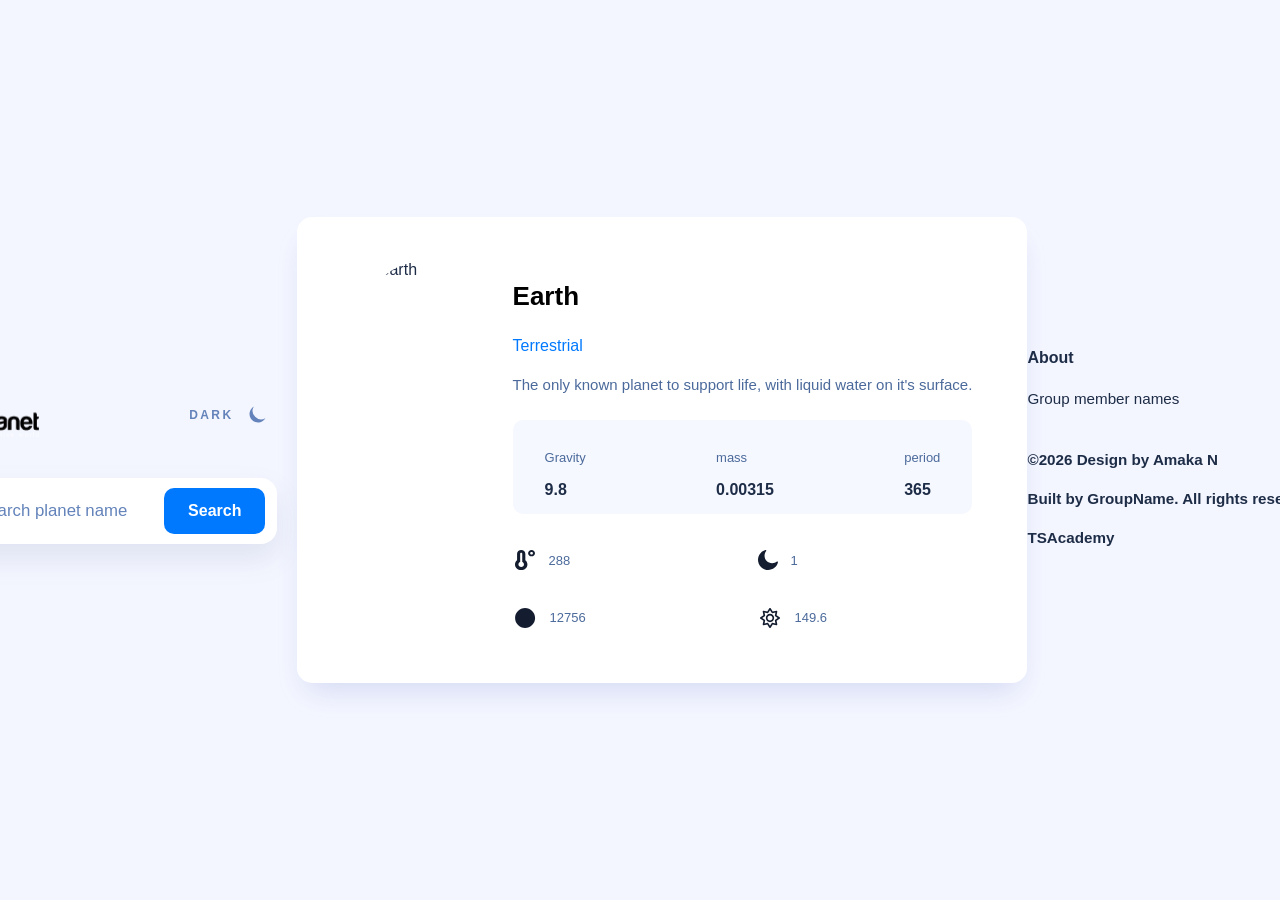
==== index.html @ 167498f7 "feat: add hero sectionto main page" ====
<!doctype html>
<html lang="en">
  <head>
    <meta charset="UTF-8" />
    <meta name="viewport" content="width=device-width, initial-scale=1.0" />
    <meta
      name="description"
      content="A planet information project created for TSAcademy."
    />
    <title>Planet</title>
    <link rel="stylesheet" href="styles.css" />
    <script src="script.js" defer></script>
  </head>
  <body>
    <header class="site-header">
      <div class="page-container">
        <div class="header-top">
          <a class="logo" href="index.html" aria-label="Planet home">
            <img src="assets/logo_black.png" alt="Planet" />
          </a>
          <!-- Visual only. Another team member can add theme functionality later. -->
          <button
            class="theme-toggle"
            type="button"
            aria-label="Switch to dark theme"
          >
            <span>DARK</span>
            <svg class="moon-icon" aria-hidden="true" viewBox="0 0 24 24">
              <path
                d="M20.4 15.2A8.5 8.5 0 0 1 8.8 3.6 8.5 8.5 0 1 0 20.4 15.2Z"
              />
            </svg>
          </button>
        </div>
        <form
          class="search-bar"
          id="planet-search-form"
          action="#"
          role="search"
        >
          <label class="visually-hidden" for="planet-search"
            >Search planet name</label
          >
          <svg
            class="search-icon"
            aria-hidden="true"
            viewBox="0 0 24 24"
            fill="none"
          >
            <circle cx="10.8" cy="10.8" r="6.8" />
            <path d="m16 16 4.2 4.2" />
          </svg>
          <input
            class="search-input"
            id="planet-search"
            name="planet"
            type="search"
            placeholder="Search planet name"
          />
          <span
            class="search-status"
            id="search-status"
            aria-hidden="true"
            hidden
          >
            <span class="search-status-dot"></span>
            No results
          </span>
          <button class="search-button" type="submit">Search</button>
        </form>
      </div>
    </header>

    <!-- Other group members can add their page content inside main. -->
    <main class="main-content" id="main-content">
      <section
        class="search-result"
        id="search-result"
        role="status"
        aria-live="polite"
        hidden
      >
        <h1>No results found!</h1>
        <p>
          We couldn't find any planet matching your search. Please double-check
          the name and try again.
        </p>
      </section>

      <section class="hero">
    <div class="earth-icon">
        <img src="images/earth.png"  width="50" alt="earth">

    </div>

    <div class="planet-information">
      <!--this class above is for the entire box area where earth info is in-->
      
        <h1 id="planet">Earth</h1>
        <span class="planet-type">Terrestrial</span>
        <p> The only known planet to support life, with liquid water on it's surface.
        </p>

       <div class="details">
          <div>
            <p>Gravity </p>
            <b>9.8</b>
          </div>

           <div>
              <p>mass</p>
              <b>0.00315</b>
            </div>

           <div>
               <p>period</p>
                <b>365</b>
             </div>
        </div>
      

        <div class="extra-info">
        <div class="extra-info-item">

         
            <svg width="24" height="24" viewBox="0 0 24 24" fill="none" xmlns="http://www.w3.org/2000/svg">
            <path d="M2.48276 4.5C2.48276 2.01562 4.7069 0 7.44828 0C10.1897 0 12.4138 2.01562 12.4138 4.5V12.2203C13.9397 13.4578 14.8966 15.2531 14.8966 17.25C14.8966 20.9766 11.5603 24 7.44828 24C3.33621 24 0 20.9766 0 17.25C0 15.2531 0.956897 13.4531 2.48276 12.2203V4.5ZM7.44828 20.25C9.27414 20.25 10.7586 18.9047 10.7586 17.25C10.7586 15.9891 9.90517 14.9109 8.68966 14.4703V4.5C8.68966 3.87656 8.13621 3.375 7.44828 3.375C6.76034 3.375 6.2069 3.87656 6.2069 4.5V14.4703C4.99138 14.9156 4.13793 15.9937 4.13793 17.25C4.13793 18.9047 5.62241 20.25 7.44828 20.25ZM21.5172 3.75C21.5172 2.92031 20.7776 2.25 19.8621 2.25C18.9466 2.25 18.2069 2.92031 18.2069 3.75C18.2069 4.57969 18.9466 5.25 19.8621 5.25C20.7776 5.25 21.5172 4.57969 21.5172 3.75ZM15.7241 3.75C15.7241 1.67812 17.5759 0 19.8621 0C22.1483 0 24 1.67812 24 3.75C24 5.82188 22.1483 7.5 19.8621 7.5C17.5759 7.5 15.7241 5.82188 15.7241 3.75Z" fill="#141D2F"/>
            </svg>

              <p>288</p>
        </div>

       <div class="extra-info-item">
        
            <svg width="20" height="20" viewBox="0 0 20 20" fill="none" xmlns="http://www.w3.org/2000/svg">
            <path d="M19.5133 11.3967C19.3087 11.3453 19.1041 11.3966 18.9251 11.5251C18.2602 12.0901 17.4929 12.5523 16.649 12.8605C15.8562 13.1687 14.9866 13.3228 14.066 13.3228C11.9944 13.3228 10.1019 12.4753 8.74647 11.1142C7.39102 9.75303 6.54707 7.85258 6.54707 5.77237C6.54707 4.89919 6.70051 4.0517 6.95626 3.28125C7.23758 2.45944 7.64677 1.71467 8.18383 1.07263C8.414 0.790132 8.36285 0.379226 8.08153 0.148091C7.90251 0.0196826 7.69792 -0.0316807 7.49332 0.0196826C5.31949 0.61036 3.42698 1.92012 2.07153 3.66648C0.767234 5.38715 0 7.51872 0 9.83007C0 12.6294 1.12528 15.1719 2.96664 17.0209C4.808 18.87 7.3143 20 10.1275 20C12.4803 20 14.6542 19.1782 16.3932 17.8171C18.1579 16.4303 19.4366 14.4528 19.9737 12.1928C20.076 11.8332 19.8714 11.4737 19.5133 11.3967Z" fill="#141D2F"/>
            </svg>

             <p>1</p>
        </div>

        <div class="extra-info-item">
        
             <svg width="25" height="24" viewBox="0 0 25 24" fill="none" xmlns="http://www.w3.org/2000/svg">
              <path d="M12.0068 0C18.6271 0.000228354 24.0127 5.38322 24.0127 12C24.0128 18.6164 18.6271 23.9998 12.0068 24C12.0057 24 12.0041 23.999 12.0029 23.999L12 24C5.38333 24 2.25982e-07 18.6168 0 12C0 5.38323 5.38328 0 12 0H12.0068Z" fill="#141D2F"/>
              </svg>

              <p>12756</p>
        </div>

        <div class="extra-info-item">
        
        <svg width="24" height="24" viewBox="0 0 24 24" fill="none" xmlns="http://www.w3.org/2000/svg">
            <path d="M12 0C12.3333 0 12.6417 0.166667 12.8292 0.441667L15.2792 4.08333L19.5875 3.24167C19.9125 3.17917 20.25 3.27917 20.4875 3.51667C20.725 3.75417 20.825 4.09167 20.7625 4.41667L19.9167 8.72083L23.5583 11.1708C23.8333 11.3542 24 11.6667 24 12C24 12.3333 23.8333 12.6417 23.5583 12.8292L19.9167 15.2792L20.7583 19.5833C20.8208 19.9083 20.7208 20.2458 20.4833 20.4833C20.2458 20.7208 19.9083 20.8208 19.5833 20.7583L15.2792 19.9167L12.8292 23.5583C12.6417 23.8333 12.3333 24 12 24C11.6667 24 11.3583 23.8333 11.1708 23.5583L8.72083 19.9167L4.4125 20.7583C4.0875 20.8208 3.75 20.7208 3.5125 20.4833C3.275 20.2458 3.175 19.9083 3.2375 19.5833L4.08333 15.2792L0.441667 12.8292C0.166667 12.6417 0 12.3333 0 12C0 11.6667 0.166667 11.3583 0.441667 11.1708L4.08333 8.72083L3.24167 4.4125C3.17917 4.0875 3.27917 3.75 3.51667 3.5125C3.75417 3.275 4.09167 3.175 4.41667 3.2375L8.72083 4.07917L11.1708 0.4375L11.2458 0.341667C11.4333 0.125 11.7083 0 12 0ZM10.0083 5.75C9.78333 6.08333 9.38333 6.25 8.9875 6.175L5.4875 5.49167L6.17083 8.99167C6.24583 9.3875 6.07917 9.7875 5.74583 10.0125L2.79167 12L5.75 13.9917C6.08333 14.2167 6.25 14.6167 6.175 15.0125L5.49167 18.5125L8.99167 17.8292L9.1375 17.8125C9.48333 17.7958 9.81667 17.9625 10.0125 18.2542L12.0042 21.2125L13.9958 18.2542L14.0875 18.1375C14.3208 17.8833 14.6708 17.7625 15.0167 17.8333L18.5167 18.5167L17.8333 15.0167C17.7583 14.6208 17.925 14.2208 18.2583 13.9958L21.2167 12.0042L18.2583 10.0125C17.925 9.7875 17.7583 9.3875 17.8333 8.99167L18.5167 5.49167L15.0167 6.175C14.6208 6.25 14.2208 6.08333 13.9958 5.75L12.0042 2.79167L10.0125 5.75H10.0083ZM12 17C9.2375 17 7 14.7625 7 12C7 9.2375 9.2375 7 12 7C14.7625 7 17 9.2375 17 12C17 14.7625 14.7625 17 12 17ZM12 9C10.3417 9 9 10.3417 9 12C9 13.6583 10.3417 15 12 15C13.6583 15 15 13.6583 15 12C15 10.3417 13.6583 9 12 9Z" fill="#141D2F"/>
            </svg>
           <p>149.6</p>
        </div>
      </div>

    
      
     


  </section>
   
    </main>

    <footer class="site-footer">
      <div class="page-container footer-content">
        <section class="footer-about" aria-labelledby="about-title">
          <h2 id="about-title">About</h2>
          <p>Group member names</p>
        </section>
        <section class="footer-credit" aria-label="Project credits">
          <p>©2026 Design by Amaka N</p>
          <p>Built by GroupName. All rights reserved</p>
          <p>TSAcademy</p>
        </section>
      </div>
    </footer>
  </body>
</html>
---- styles.css ----
:root {
  --page-background: #f5f7ff;
  --text-color: #1e2d47;
  --blue: #087df5;
  --light-blue: #6383ba;
  --white: #ffffff;
}

* {
  box-sizing: border-box;
}

body {
  margin: 0;
  min-height: 100vh;
  background-color: var(--page-background);
  color: var(--text-color);
  font-family: Arial, Helvetica, sans-serif;
}

button,
input {
  font: inherit;
}

.page-container {
  width: min(100% - 40px, 720px);
  margin: 0 auto;
}

.site-header {
  padding: 72px 0 40px;
}

.header-top {
  display: flex;
  align-items: center;
  justify-content: space-between;
  margin-bottom: 36px;
}

.logo {
  display: inline-flex;
  align-items: center;
}

.logo img {
  display: block;
  width: 122px;
  height: auto;
}

.theme-toggle {
  display: flex;
  align-items: center;
  gap: 12px;
  padding: 8px;
  border: 0;
  background: transparent;
  color: var(--light-blue);
  cursor: pointer;
  font-size: 0.75rem;
  font-weight: 700;
  letter-spacing: 0.2em;
}

.theme-toggle:hover,
.theme-toggle:focus-visible {
  color: var(--blue);
  border-radius: 8px;
  box-shadow: 0 0 0 1px var(--blue);
}

.moon-icon {
  width: 24px;
  height: 24px;
  flex: 0 0 24px;
  fill: currentColor;
}

.search-bar {
  display: flex;
  align-items: center;
  gap: 16px;
  padding: 10px 12px 10px 24px;
  background: var(--white);
  border-radius: 16px;
  box-shadow: 0 14px 30px rgba(67, 87, 137, 0.12);
}

.search-bar:hover,
.search-bar:focus-within {
  box-shadow:
    0 0 0 1px var(--blue),
    0 14px 30px rgba(67, 87, 137, 0.12);
}

.search-icon {
  width: 20px;
  height: 20px;
  flex: 0 0 20px;
  color: var(--blue);
  stroke: currentColor;
  stroke-width: 2;
  stroke-linecap: round;
  stroke-linejoin: round;
}

.search-input {
  flex: 1;
  min-width: 0;
  padding: 12px 0;
  border: 0;
  outline: 0;
  background: transparent;
  color: var(--text-color);
  font-size: 1.05rem;
}

.search-input::placeholder {
  color: var(--light-blue);
  opacity: 1;
}

.search-status {
  display: flex;
  align-items: center;
  gap: 5px;
  color: #e35a5a;
  font-size: 0.75rem;
  white-space: nowrap;
}

.search-status[hidden],
.search-result[hidden] {
  display: none;
}

.search-status-dot {
  width: 6px;
  height: 6px;
  border-radius: 50%;
  background: currentColor;
}

.search-button {
  padding: 14px 24px;
  border: 0;
  border-radius: 10px;
  background: var(--blue);
  color: var(--white);
  cursor: pointer;
  font-weight: 700;
}

.search-button:hover,
.search-button:focus-visible {
  background: #066bd0;
  box-shadow: 0 0 0 2px var(--blue);
}

.main-content {
  min-height: 380px;
}

.search-result {
  width: min(100% - 40px, 720px);
  margin: 0 auto;
  padding: 24px 32px;
  border-radius: 16px;
  background: var(--white);
  box-shadow: 0 14px 30px rgba(67, 87, 137, 0.12);
  text-align: center;
}

.search-result h1 {
  margin: 0 0 16px;
  font-size: 1.05rem;
}

.search-result p {
  margin: 0;
  color: var(--light-blue);
  font-size: 0.875rem;
  line-height: 1.5;
}

.Footer {
  display: grid;
  grid-template-columns: 1fr 1fr;
  align-items: start;
  gap: 4rem;
  padding: 2rem 1.25rem;
  font-size: 1rem;
  line-height: 1.5rem;
}

.footer-content {
  display: flex;
  flex-wrap: wrap;
  gap: 0.5rem 0.75rem;
  width: 355.47px;
}

.Footer-credits p {
  font-weight: 500;
  margin: 0;
}

.footer-about h2 {
  margin-bottom: 20px;
  font-size: 1rem;
}

.footer-about p,
.footer-credit {
  font-size: 0.95rem;
  line-height: 1.55;
}

.footer-credit {
  font-weight: 600;
}

.visually-hidden {
  position: absolute;
  width: 1px;
  height: 1px;
  padding: 0;
  margin: -1px;
  overflow: hidden;
  clip: rect(0, 0, 0, 0);
  white-space: nowrap;
  border: 0;
}

@media (max-width: 560px) {
  .site-header {
    padding-top: 36px;
  }

  .header-top {
    margin-bottom: 24px;
  }

  .logo img {
    width: 105px;
  }

  .search-bar {
    gap: 10px;
    padding-left: 16px;
  }

  .search-button {
    padding: 13px 18px;
  }

  .search-result {
    padding: 20px;
  }

  .main-content {
    min-height: 260px;
  }

  .footer-content {
    flex-direction: column;
    gap: 28px;
  }
}
/* where the header and footer css stops  */
/* The hero section styles */

:root {
  --white: #ffffff;
  --blue: #0079ff;
  --blue2: #4b6a9b;
  --lightblue: #f6f8ff;
}
body {
  background-color: var(--lightblue);
  height: 100%;
  margin: 0;
  align-items: center;
  font-family: "Space Mono", monospace;
  background-color: #f4f6ff;
  font-family: "Inter", sans-serif;
  display: flex;
  justify-content: center;
  align-items: center;
  min-height: 100vh;
  padding: 40px 20px;
}

.container {
  height: 100%;
  max-width: 680px;
  display: flex;
  flex-direction: column;
  gap: 28px;
}

.hero {
  background-color: var(--white);
  width: 730px;
  display: flex;
  justify-content: center;
  align-items: center;
  border-radius: 15px;
  box-shadow: 0px 16px 30px -10px rgba(70, 96, 187, 0.198567);
  padding: 42px;
}

.hero {
  align-items: flex-start;
  gap: 15px;
}

.earth-icon {
  width: 145px;
  height: 145px;
  padding: 12px;
  box-sizing: border-box;
  flex-shrink: 0;
}

.earth-icon img {
  width: 117px;
  height: 117px;
  border-radius: 50%;
  object-fit: cover;
  display: block;
  margin-top: -10px;
}

.planet-information {
  > h1 {
    color: black;
    font-size: 26px;
    font-weight: 700;
    line-height: 120%;
  }
  span {
    color: var(--blue);
    font-size: 16px;
    font-weight: 400;
    line-height: 150%;
  }

  > p {
    color: var(--blue2);
    font-size: 15px;
    font-weight: 400;
    line-height: 150%;
    margin-top: 16px;
  }

  .details {
    background-color: var(--lightblue);
    display: flex;
    justify-content: space-between;
    align-items: center;
    width: 100%;
    margin-top: 24px;
    border-radius: 10px;

    > div {
      align-items: center;
      padding: 15px 32px;

      > p {
        color: var(--blue2);
        font-size: 13px;
        font-weight: 400;
        line-height: 150%;
      }
    }
  }

  .extra-info {
    display: grid;
    grid-template-columns: 1fr 1fr;
    gap: 12px 32px;
    max-width: 480px;
    margin-top: 24px;

    .extra-info-item {
      display: inline-flex;
      align-items: center;
      gap: 12px;

      > p {
        color: var(--blue2);
        font-size: 13px;
        font-weight: 400;
        line-height: 150%;
      }
      svg {
        height: 20px;
      }
    }
  }
}
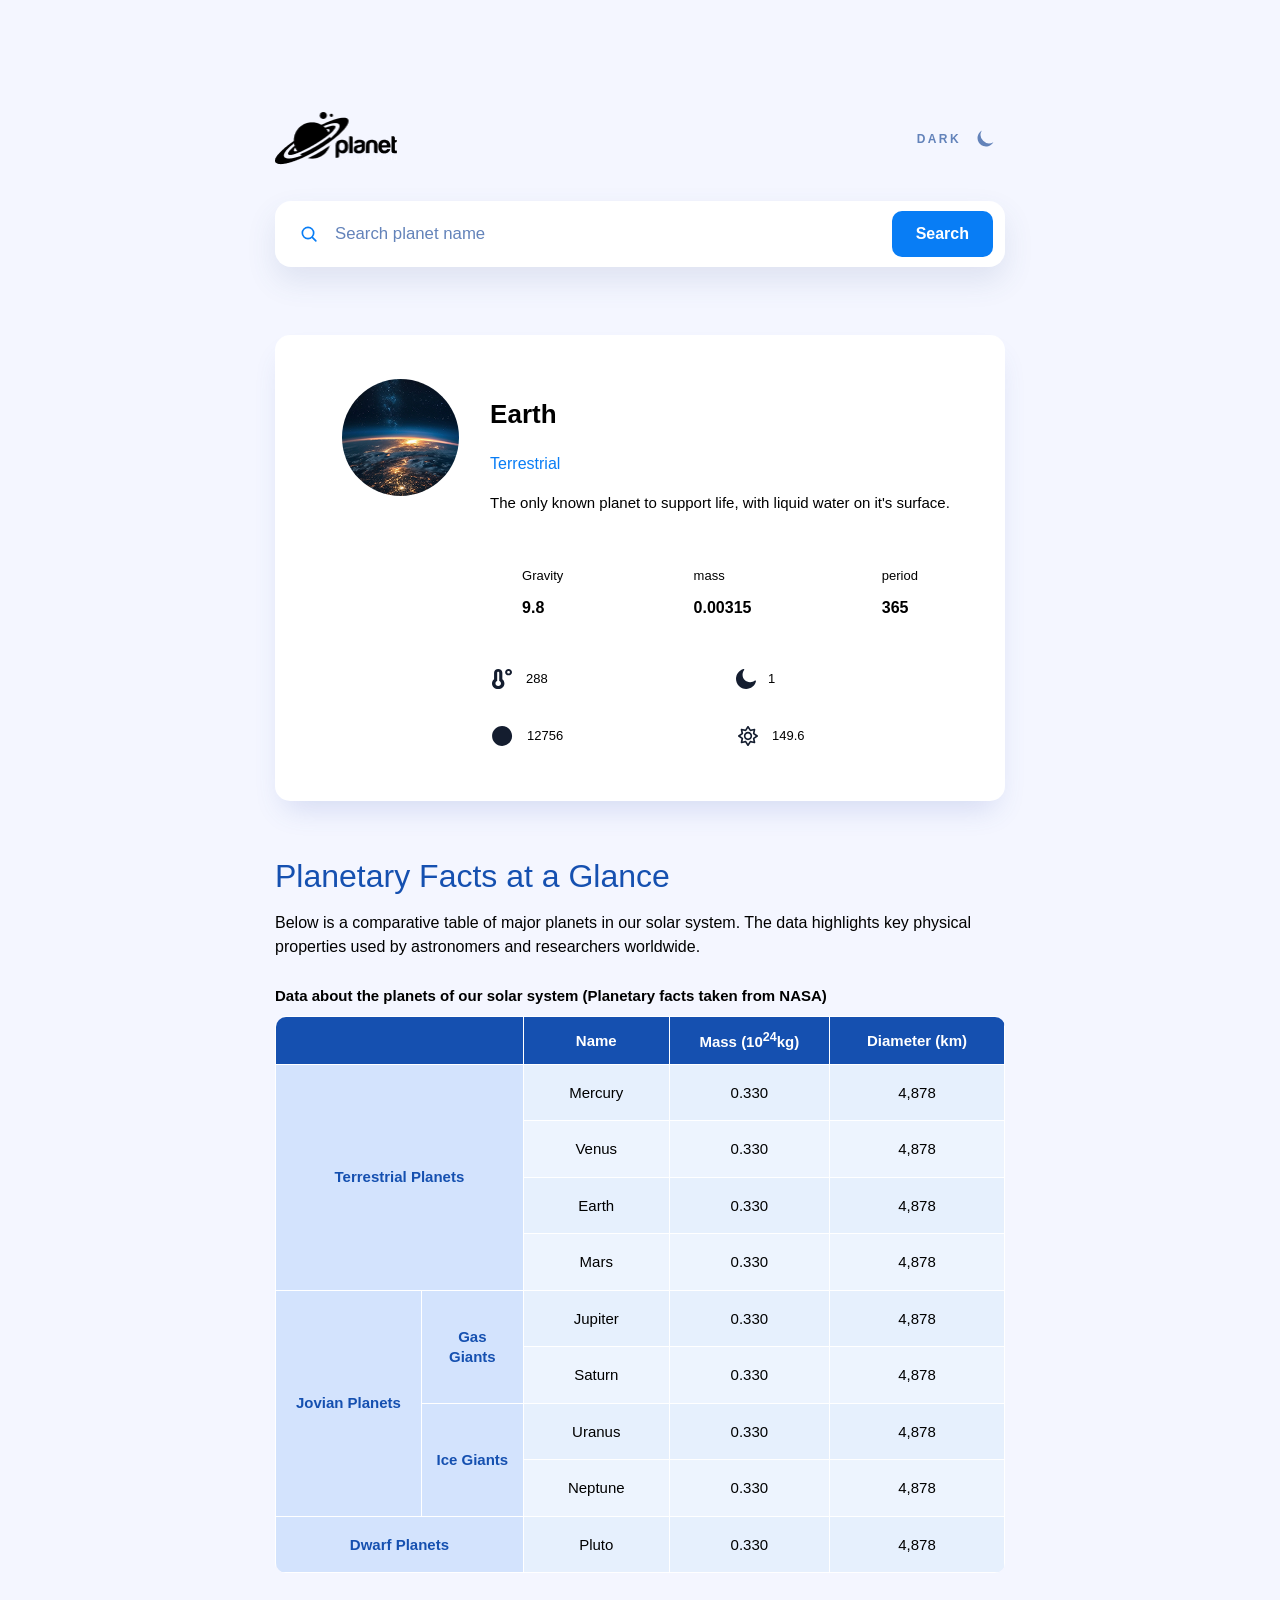
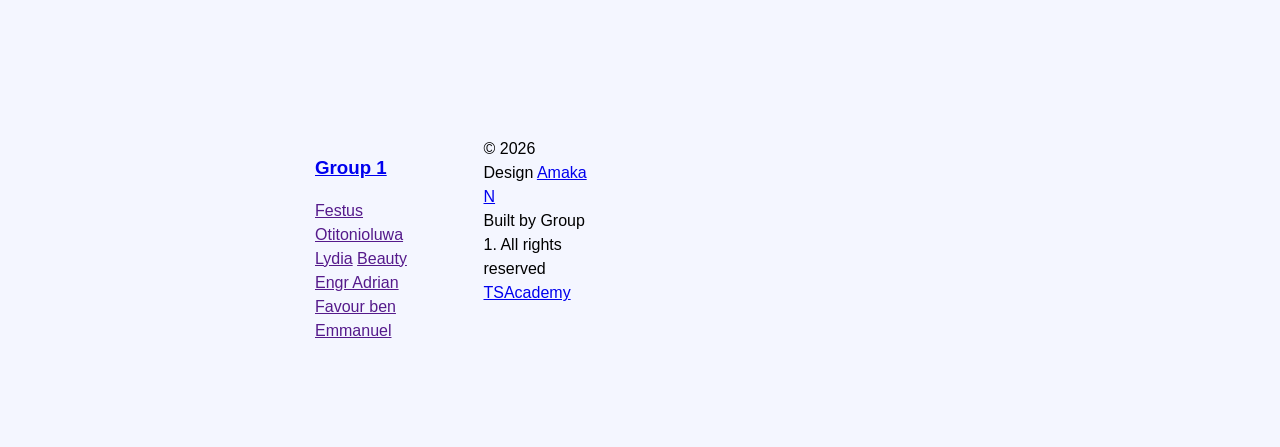
==== commit 0f56afd6: "width adjustment and table additions" ====
--- a/index.html
+++ b/index.html
@@ -1,6 +1,10 @@
 <!doctype html>
 <html lang="en">
   <head>
+
+
+    <link rel="preconnect" href="https://fonts.googleapis.com">
+    <link rel="preconnect" href="https://fonts.gstatic.com" crossorigin>
     <meta charset="UTF-8" />
     <meta name="viewport" content="width=device-width, initial-scale=1.0" />
     <meta
@@ -8,10 +12,13 @@
       content="A planet information project created for TSAcademy."
     />
     <title>Planet</title>
+    <link href="https://fonts.googleapis.com/css2?family=Space+Mono:ital,wght@0,400;0,700;1,400;1,700&display=swap" rel="stylesheet">
     <link rel="stylesheet" href="styles.css" />
     <script src="script.js" defer></script>
   </head>
   <body>
+   <div class="container">
+
     <header class="site-header">
       <div class="page-container">
         <div class="header-top">
@@ -89,7 +96,7 @@
 
       <section class="hero">
     <div class="earth-icon">
-        <img src="images/earth.png"  width="50" alt="earth">
+        <img src="assets/earth.png"  width="50" alt="earth">
 
     </div>
 
@@ -155,29 +162,90 @@
             </svg>
            <p>149.6</p>
         </div>
-      </div>
-
+      </div> 
+      </section>
+
+    <!--This is the table section-->
+      
     
-      
+<section class="facts" aria-labelledby="facts-title">
+  <h2 id="facts-title">Planetary Facts at a Glance</h2>
+  <p class="intro">
+    Below is a comparative table of major planets in our solar system. The data
+    highlights key physical properties used by astronomers and researchers worldwide.
+  </p>
+  <p class="caption" id="tbl-caption">Data about the planets of our solar system (Planetary facts taken from NASA)</p>
+
+  <div class="table-wrap" role="region" aria-labelledby="tbl-caption" tabindex="0">
+    <table class="planet-table" aria-labelledby="tbl-caption">
+      <colgroup>
+        <col class="c-group"><col class="c-sub"><col class="c-name"><col class="c-mass"><col class="c-diam">
+      </colgroup>
+      <thead>
+        <tr>
+          <th colspan="2" scope="col"><span class="visually-hidden"></span></th>
+          <th scope="col">Name</th>
+          <th scope="col">Mass (10<sup>24</sup>kg)</th>
+          <th scope="col">Diameter (km)</th>
+        </tr>
+      </thead>
+      <tbody>
+        <!-- Terrestrial -->
+        <tr>
+          <th scope="rowgroup" rowspan="4" colspan="2">Terrestrial Planets</th>
+          <td class="name">Mercury</td><td class="num">0.330</td><td class="num">4,878</td>
+        </tr>
+        <tr><td class="name">Venus</td><td class="num">0.330</td><td class="num">4,878</td></tr>
+        <tr><td class="name">Earth</td><td class="num">0.330</td><td class="num">4,878</td></tr>
+        <tr><td class="name">Mars</td><td class="num">0.330</td><td class="num">4,878</td></tr>
+
+        <!-- Jovian -->
+        <tr>
+          <th scope="rowgroup" rowspan="4">Jovian Planets</th>
+          <th scope="rowgroup" class="sub" rowspan="2">Gas Giants</th>
+          <td class="name">Jupiter</td><td class="num">0.330</td><td class="num">4,878</td>
+        </tr>
+        <tr><td class="name">Saturn</td><td class="num">0.330</td><td class="num">4,878</td></tr>
+        <tr>
+          <th scope="rowgroup" class="sub" rowspan="2">Ice Giants</th>
+          <td class="name">Uranus</td><td class="num">0.330</td><td class="num">4,878</td>
+        </tr>
+        <tr><td class="name">Neptune</td><td class="num">0.330</td><td class="num">4,878</td></tr>
+
+        <!-- Dwarf-->
+        <tr>
+          <th scope="rowgroup" colspan="2">Dwarf Planets</th>
+          <td class="name">Pluto</td><td class="num">0.330</td><td class="num">4,878</td>
+        </tr>
+      </tbody>
+    </table>
+  </div>
      
-
-
   </section>
    
     </main>
 
-    <footer class="site-footer">
-      <div class="page-container footer-content">
-        <section class="footer-about" aria-labelledby="about-title">
-          <h2 id="about-title">About</h2>
-          <p>Group member names</p>
-        </section>
-        <section class="footer-credit" aria-label="Project credits">
-          <p>©2026 Design by Amaka N</p>
-          <p>Built by GroupName. All rights reserved</p>
-          <p>TSAcademy</p>
-        </section>
+
+     <footer class="Footer">
+ <footer class="Footer">
+      <div class="Footer-about">
+        <h3><a href="https://github.com/festusola/Group-1-Frontend-Capstone">Group 1</a></h3>
+        <div class="Footer-about-links">
+          <a href="">Festus</a>
+          <a href="">Otitonioluwa</a>
+          <a href="">Lydia</a>
+          <a href="">Beauty</a>
+          <a href="">Engr Adrian</a>
+          <a href="">Favour ben</a>
+          <a href="">Emmanuel</a>
+        </div>
+      </div>
+      <div class="Footer-credits">
+        <p>&copy; 2026 Design <a href="amakandukwu.com">Amaka N</a></p>
+        <p>Built by Group 1. All rights reserved</p>
+        <p><a href="https://tsacademyonline.com">TSAcademy</a></p>
       </div>
     </footer>
+    </div> 
   </body>
 </html>
--- a/styles.css
+++ b/styles.css
@@ -4,28 +4,31 @@
   --blue: #087df5;
   --light-blue: #6383ba;
   --white: #ffffff;
+  --content-width: 730px;
 }
 
 * {
   box-sizing: border-box;
 }
 
-body {
+/*body {
   margin: 0;
   min-height: 100vh;
   background-color: var(--page-background);
   color: var(--text-color);
   font-family: Arial, Helvetica, sans-serif;
-}
+}*/
 
 button,
 input {
   font: inherit;
 }
 
-.page-container {
-  width: min(100% - 40px, 720px);
-  margin: 0 auto;
+.page-container, .container {
+  width: 730px;
+  max-width: 100%;
+  margin-inline: auto;
+ 
 }
 
 .site-header {
@@ -80,12 +83,19 @@
 
 .search-bar {
   display: flex;
+  justify-content: space-between;
   align-items: center;
   gap: 16px;
   padding: 10px 12px 10px 24px;
+  /*padding: 22px 24px;*/
   background: var(--white);
   border-radius: 16px;
   box-shadow: 0 14px 30px rgba(67, 87, 137, 0.12);
+  width: 100%;
+  /*margin: 0 auto;*/
+  box-sizing: border-box;
+
+  
 }
 
 .search-bar:hover,
@@ -234,50 +244,18 @@
   border: 0;
 }
 
-@media (max-width: 560px) {
-  .site-header {
-    padding-top: 36px;
-  }
-
-  .header-top {
-    margin-bottom: 24px;
-  }
-
-  .logo img {
-    width: 105px;
-  }
-
-  .search-bar {
-    gap: 10px;
-    padding-left: 16px;
-  }
-
-  .search-button {
-    padding: 13px 18px;
-  }
-
-  .search-result {
-    padding: 20px;
-  }
-
-  .main-content {
-    min-height: 260px;
-  }
-
-  .footer-content {
-    flex-direction: column;
-    gap: 28px;
-  }
-}
+
 /* where the header and footer css stops  */
 /* The hero section styles */
-
+/*
 :root {
   --white: #ffffff;
   --blue: #0079ff;
   --blue2: #4b6a9b;
   --lightblue: #f6f8ff;
-}
+  --content-width: 730px;
+}*/
+
 body {
   background-color: var(--lightblue);
   height: 100%;
@@ -295,15 +273,16 @@
 
 .container {
   height: 100%;
-  max-width: 680px;
+  max-width: none;
   display: flex;
   flex-direction: column;
   gap: 28px;
+  width: min(100% - 40px, var(--content-width));
 }
 
 .hero {
   background-color: var(--white);
-  width: 730px;
+  width: 100%;
   display: flex;
   justify-content: center;
   align-items: center;
@@ -402,3 +381,189 @@
     }
   }
 }
+
+/*Table styling*/
+:root {
+    --blue-900: #1550b0;   /* headings, table header */
+    --blue-200: #d3e3fd;   /* group cells */
+    --blue-100: #e6f0fd;   /* data cells */
+    --blue-50:  #f3f7fe;   /* alt data cells / page */
+    --ink:      #1b2a41;
+    --line:     #ffffff;
+    --radius:   10px;
+  }
+
+  /*
+  *, *::before, *::after { box-sizing: border-box; }
+  body {
+    margin: 0;
+    font-family: "Inter", system-ui, -apple-system, "Segoe UI", sans-serif;
+    color: var(--ink);
+    background: var(--blue-50);
+  }*/
+
+  /*Section wrapper (mobile first)*/
+  .facts {
+    width: 100%;
+    /*max-width: 1040px;*/
+    margin-inline: auto;
+    /*padding: 28px 16px 40px;*/
+  }
+  .facts h2 {
+    margin: 0 0 8px;
+    font-size: 1.5rem;          /* 24px */
+    line-height: 1.2;
+    font-weight: 500;
+    color: var(--blue-900);
+  }
+  /*.facts .intro {
+    margin: 0 0 20px;
+    font-size: .875rem;
+    line-height: 1.5;
+    max-width: 100%;
+  }*/
+
+.facts .intro {
+   
+font-weight: 400;
+font-style: Regular;
+font-size: 18px;
+
+line-height: 150%;
+letter-spacing: 0%;
+vertical-align: middle;
+
+  }
+  .facts .caption {
+    margin: 0 0 10px;
+    font-size: .8125rem;
+    font-weight: 600;
+  }
+
+  /*Table*/
+  .table-wrap {
+    border-radius: var(--radius);
+    overflow-x: auto;           /* safety net on very narrow screens */
+    -webkit-overflow-scrolling: touch;
+  }
+  .planet-table {
+    width: 100%;
+    min-width: 300px;
+    border-collapse: collapse;
+    table-layout: fixed;
+    font-size: .6875rem;        /* 11px mobile */
+    text-align: center;
+  }
+  .planet-table th,
+  .planet-table td {
+    padding: 10px 4px;
+    border: 1px solid var(--line);
+    line-height: 1.3;
+  }
+
+  /* header */
+  .planet-table thead th {
+    background: var(--blue-900);
+    color: #fff;
+    font-weight: 600;
+    padding-block: 12px;
+  }
+  .planet-table thead th:first-child { border-top-left-radius: var(--radius); }
+  .planet-table thead th:last-child  { border-top-right-radius: var(--radius); }
+
+  /* column widths:*/
+  .planet-table col.c-group { width: 22%; }
+  .planet-table col.c-sub   { width: 13%; }
+  .planet-table col.c-name  { width: 21%; }
+  .planet-table col.c-mass  { width: 21%; }
+  .planet-table col.c-diam  { width: 23%; }
+
+  /* group / sub-group labels */
+  .planet-table th[scope="rowgroup"],
+  .planet-table th[scope="row"].sub {
+    background: var(--blue-200);
+    color: var(--blue-900);
+    font-weight: 600;
+  }
+
+  /* data cells */
+  .planet-table td { background: var(--blue-100); }
+  .planet-table tbody tr:nth-child(even) td { background: #edf4fe; }
+  .planet-table td.name { font-weight: 500; }
+  .planet-table td.num  { font-variant-numeric: tabular-nums; }
+
+  /* last row rounded corners */
+  .planet-table tbody tr:last-child th:first-child { border-bottom-left-radius: var(--radius); }
+  .planet-table tbody tr:last-child td:last-child  { border-bottom-right-radius: var(--radius); }
+
+  /*Media Queries*/
+
+  /*Tablet*/
+  @media (min-width: 640px) {
+    .facts { padding-top:40px;
+            padding-bottom: 56px; }
+    .facts h2 { font-size: 1.75rem; }
+    .facts .intro { font-size: .9375rem; }
+    .facts .caption { font-size: .875rem; }
+    .planet-table { font-size: .8125rem; }
+    .planet-table th,
+    .planet-table td { padding: 14px 8px; }
+  }
+
+  /*desktop*/
+  @media (min-width: 1024px) {
+    .facts { padding-top: 56px; 
+      padding-bottom: 72px; }
+    .facts h2 { font-size: 2rem; }
+    .facts .intro { font-size: 1rem; margin-bottom: 28px; }
+    .facts .caption { font-size: .9375rem; margin-bottom: 12px; }
+    .planet-table { font-size: .9375rem; }
+    .planet-table th,
+    .planet-table td { padding: 18px 12px; }
+    .planet-table col.c-group { width: 20%; }
+    .planet-table col.c-sub   { width: 14%; }
+    .planet-table col.c-name  { width: 20%; }
+    .planet-table col.c-mass  { width: 22%; }
+    .planet-table col.c-diam  { width: 24%; }
+  }
+
+  @media (min-width: 1024px) {
+    .planet-table tbody tr:hover td { background: #dbe9fd; }
+  }
+
+
+@media (max-width: 560px) {
+  .site-header {
+    padding-top: 36px;
+  }
+
+  .header-top {
+    margin-bottom: 24px;
+  }
+
+  .logo img {
+    width: 105px;
+  }
+
+  .search-bar {
+    gap: 10px;
+    padding-left: 16px;
+  }
+
+  .search-button {
+    padding: 13px 18px;
+  }
+
+  .search-result {
+    padding: 20px;
+  }
+
+  .main-content {
+    min-height: 260px;
+  }
+
+  .footer-content {
+    flex-direction: column;
+    gap: 28px;
+  }
+}
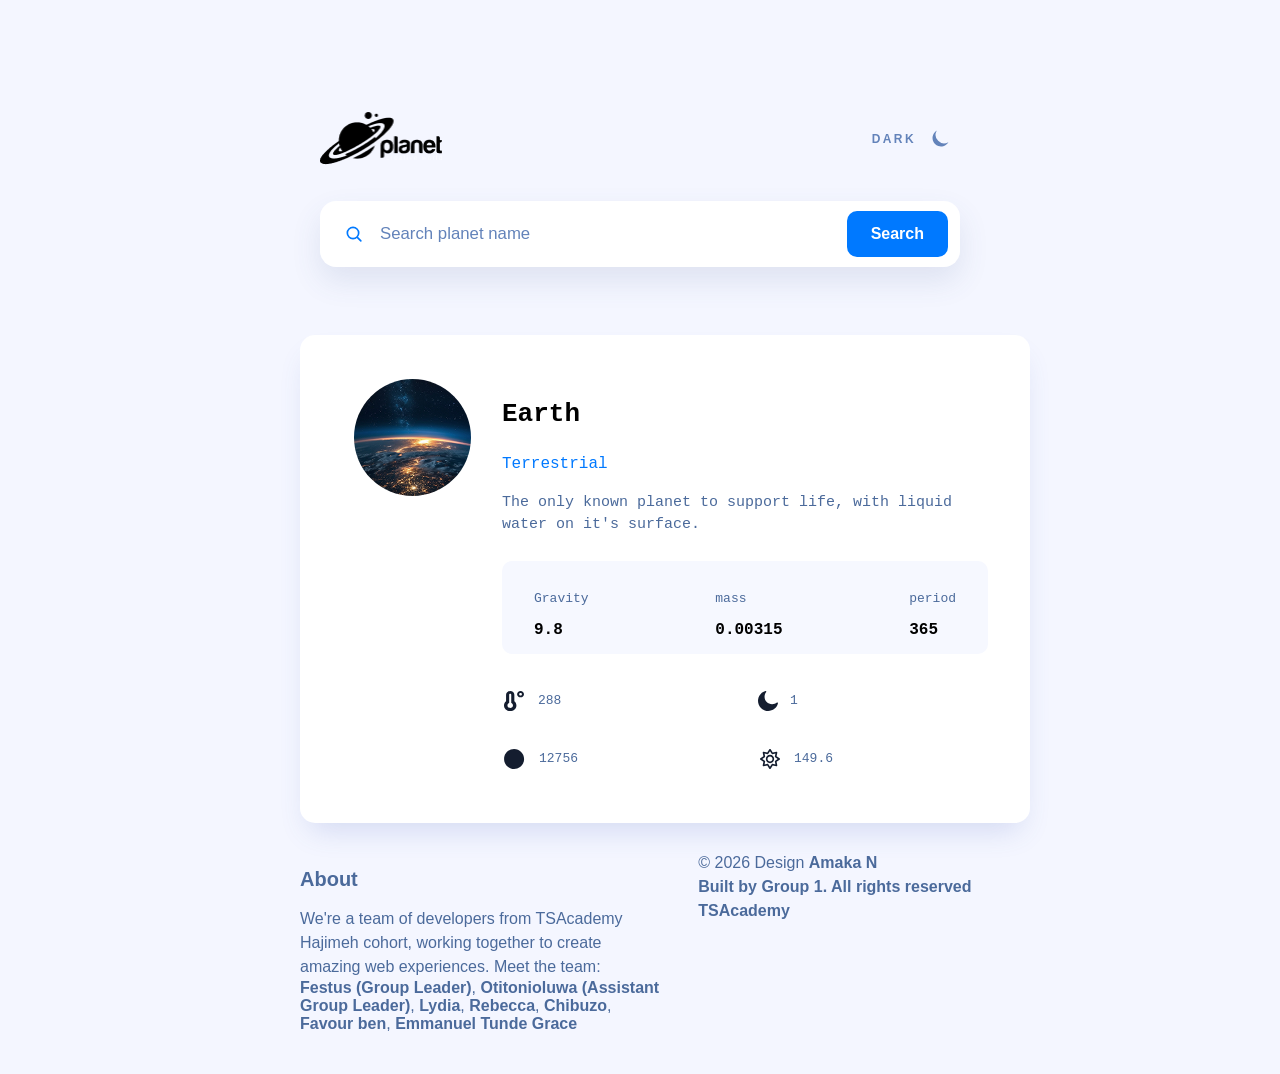
==== commit bb4fff92: "fixed the Api display function" ====
--- a/index.html
+++ b/index.html
@@ -14,7 +14,7 @@
     <title>Planet</title>
     <link href="https://fonts.googleapis.com/css2?family=Space+Mono:ital,wght@0,400;0,700;1,400;1,700&display=swap" rel="stylesheet">
     <link rel="stylesheet" href="styles.css" />
-    <script src="script.js" defer></script>
+   
   </head>
   <body>
    <div class="container">
@@ -70,8 +70,8 @@
             aria-hidden="true"
             hidden
           >
-            <span class="search-status-dot"></span>
-            No results
+            <span id="hint" class="search-status-dot">No results</span>
+            
           </span>
           <button class="search-button" type="submit">Search</button>
         </form>
@@ -80,23 +80,32 @@
 
     <!-- Other group members can add their page content inside main. -->
     <main class="main-content" id="main-content">
-      <section
-        class="search-result"
-        id="search-result"
-        role="status"
-        aria-live="polite"
-        hidden
-      >
+      <div class="search-status"
+           hidden
+        id="search-results">
+        <h2>No results found!</h2>
+        <p>
+          We couldn't find any planet matching your search. Please double-check
+          the name and try again.
+        </p>
+      </div>
+
+      <section 
+      class="hero"
+      id="earth-card"
+        >
+
+<!--         
         <h1>No results found!</h1>
         <p>
           We couldn't find any planet matching your search. Please double-check
           the name and try again.
-        </p>
-      </section>
-
-      <section class="hero">
+        </p> -->
+
     <div class="earth-icon">
-        <img src="assets/earth.png"  width="50" alt="earth">
+        <img
+        id="planet-image"
+        src="assets/earth.png"  width="150" alt="earth">
 
     </div>
 
@@ -105,23 +114,23 @@
       
         <h1 id="planet">Earth</h1>
         <span class="planet-type">Terrestrial</span>
-        <p> The only known planet to support life, with liquid water on it's surface.
+        <p id="planet-description"> The only known planet to support life, with liquid water on it's surface.
         </p>
 
        <div class="details">
           <div>
             <p>Gravity </p>
-            <b>9.8</b>
+            <b id="planet-gravity">9.8</b>
           </div>
 
            <div>
               <p>mass</p>
-              <b>0.00315</b>
+              <b id="planet-mass">0.00315</b>
             </div>
 
            <div>
                <p>period</p>
-                <b>365</b>
+                <b id="planet-period">365</b>
              </div>
         </div>
       
@@ -134,7 +143,7 @@
             <path d="M2.48276 4.5C2.48276 2.01562 4.7069 0 7.44828 0C10.1897 0 12.4138 2.01562 12.4138 4.5V12.2203C13.9397 13.4578 14.8966 15.2531 14.8966 17.25C14.8966 20.9766 11.5603 24 7.44828 24C3.33621 24 0 20.9766 0 17.25C0 15.2531 0.956897 13.4531 2.48276 12.2203V4.5ZM7.44828 20.25C9.27414 20.25 10.7586 18.9047 10.7586 17.25C10.7586 15.9891 9.90517 14.9109 8.68966 14.4703V4.5C8.68966 3.87656 8.13621 3.375 7.44828 3.375C6.76034 3.375 6.2069 3.87656 6.2069 4.5V14.4703C4.99138 14.9156 4.13793 15.9937 4.13793 17.25C4.13793 18.9047 5.62241 20.25 7.44828 20.25ZM21.5172 3.75C21.5172 2.92031 20.7776 2.25 19.8621 2.25C18.9466 2.25 18.2069 2.92031 18.2069 3.75C18.2069 4.57969 18.9466 5.25 19.8621 5.25C20.7776 5.25 21.5172 4.57969 21.5172 3.75ZM15.7241 3.75C15.7241 1.67812 17.5759 0 19.8621 0C22.1483 0 24 1.67812 24 3.75C24 5.82188 22.1483 7.5 19.8621 7.5C17.5759 7.5 15.7241 5.82188 15.7241 3.75Z" fill="#141D2F"/>
             </svg>
 
-              <p>288</p>
+              <p id="planet-temperature">288</p>
         </div>
 
        <div class="extra-info-item">
@@ -143,7 +152,7 @@
             <path d="M19.5133 11.3967C19.3087 11.3453 19.1041 11.3966 18.9251 11.5251C18.2602 12.0901 17.4929 12.5523 16.649 12.8605C15.8562 13.1687 14.9866 13.3228 14.066 13.3228C11.9944 13.3228 10.1019 12.4753 8.74647 11.1142C7.39102 9.75303 6.54707 7.85258 6.54707 5.77237C6.54707 4.89919 6.70051 4.0517 6.95626 3.28125C7.23758 2.45944 7.64677 1.71467 8.18383 1.07263C8.414 0.790132 8.36285 0.379226 8.08153 0.148091C7.90251 0.0196826 7.69792 -0.0316807 7.49332 0.0196826C5.31949 0.61036 3.42698 1.92012 2.07153 3.66648C0.767234 5.38715 0 7.51872 0 9.83007C0 12.6294 1.12528 15.1719 2.96664 17.0209C4.808 18.87 7.3143 20 10.1275 20C12.4803 20 14.6542 19.1782 16.3932 17.8171C18.1579 16.4303 19.4366 14.4528 19.9737 12.1928C20.076 11.8332 19.8714 11.4737 19.5133 11.3967Z" fill="#141D2F"/>
             </svg>
 
-             <p>1</p>
+             <p id="planet-moons">1</p>
         </div>
 
         <div class="extra-info-item">
@@ -152,7 +161,7 @@
               <path d="M12.0068 0C18.6271 0.000228354 24.0127 5.38322 24.0127 12C24.0128 18.6164 18.6271 23.9998 12.0068 24C12.0057 24 12.0041 23.999 12.0029 23.999L12 24C5.38333 24 2.25982e-07 18.6168 0 12C0 5.38323 5.38328 0 12 0H12.0068Z" fill="#141D2F"/>
               </svg>
 
-              <p>12756</p>
+              <p id="planet-diameter">12756</p>
         </div>
 
         <div class="extra-info-item">
@@ -160,67 +169,15 @@
         <svg width="24" height="24" viewBox="0 0 24 24" fill="none" xmlns="http://www.w3.org/2000/svg">
             <path d="M12 0C12.3333 0 12.6417 0.166667 12.8292 0.441667L15.2792 4.08333L19.5875 3.24167C19.9125 3.17917 20.25 3.27917 20.4875 3.51667C20.725 3.75417 20.825 4.09167 20.7625 4.41667L19.9167 8.72083L23.5583 11.1708C23.8333 11.3542 24 11.6667 24 12C24 12.3333 23.8333 12.6417 23.5583 12.8292L19.9167 15.2792L20.7583 19.5833C20.8208 19.9083 20.7208 20.2458 20.4833 20.4833C20.2458 20.7208 19.9083 20.8208 19.5833 20.7583L15.2792 19.9167L12.8292 23.5583C12.6417 23.8333 12.3333 24 12 24C11.6667 24 11.3583 23.8333 11.1708 23.5583L8.72083 19.9167L4.4125 20.7583C4.0875 20.8208 3.75 20.7208 3.5125 20.4833C3.275 20.2458 3.175 19.9083 3.2375 19.5833L4.08333 15.2792L0.441667 12.8292C0.166667 12.6417 0 12.3333 0 12C0 11.6667 0.166667 11.3583 0.441667 11.1708L4.08333 8.72083L3.24167 4.4125C3.17917 4.0875 3.27917 3.75 3.51667 3.5125C3.75417 3.275 4.09167 3.175 4.41667 3.2375L8.72083 4.07917L11.1708 0.4375L11.2458 0.341667C11.4333 0.125 11.7083 0 12 0ZM10.0083 5.75C9.78333 6.08333 9.38333 6.25 8.9875 6.175L5.4875 5.49167L6.17083 8.99167C6.24583 9.3875 6.07917 9.7875 5.74583 10.0125L2.79167 12L5.75 13.9917C6.08333 14.2167 6.25 14.6167 6.175 15.0125L5.49167 18.5125L8.99167 17.8292L9.1375 17.8125C9.48333 17.7958 9.81667 17.9625 10.0125 18.2542L12.0042 21.2125L13.9958 18.2542L14.0875 18.1375C14.3208 17.8833 14.6708 17.7625 15.0167 17.8333L18.5167 18.5167L17.8333 15.0167C17.7583 14.6208 17.925 14.2208 18.2583 13.9958L21.2167 12.0042L18.2583 10.0125C17.925 9.7875 17.7583 9.3875 17.8333 8.99167L18.5167 5.49167L15.0167 6.175C14.6208 6.25 14.2208 6.08333 13.9958 5.75L12.0042 2.79167L10.0125 5.75H10.0083ZM12 17C9.2375 17 7 14.7625 7 12C7 9.2375 9.2375 7 12 7C14.7625 7 17 9.2375 17 12C17 14.7625 14.7625 17 12 17ZM12 9C10.3417 9 9 10.3417 9 12C9 13.6583 10.3417 15 12 15C13.6583 15 15 13.6583 15 12C15 10.3417 13.6583 9 12 9Z" fill="#141D2F"/>
             </svg>
-           <p>149.6</p>
-        </div>
-      </div> 
-      </section>
-
-    <!--This is the table section-->
+           <p id="planet-distance">149.6</p>
+        </div>
+      </div>
+
+    
       
-    
-<section class="facts" aria-labelledby="facts-title">
-  <h2 id="facts-title">Planetary Facts at a Glance</h2>
-  <p class="intro">
-    Below is a comparative table of major planets in our solar system. The data
-    highlights key physical properties used by astronomers and researchers worldwide.
-  </p>
-  <p class="caption" id="tbl-caption">Data about the planets of our solar system (Planetary facts taken from NASA)</p>
-
-  <div class="table-wrap" role="region" aria-labelledby="tbl-caption" tabindex="0">
-    <table class="planet-table" aria-labelledby="tbl-caption">
-      <colgroup>
-        <col class="c-group"><col class="c-sub"><col class="c-name"><col class="c-mass"><col class="c-diam">
-      </colgroup>
-      <thead>
-        <tr>
-          <th colspan="2" scope="col"><span class="visually-hidden"></span></th>
-          <th scope="col">Name</th>
-          <th scope="col">Mass (10<sup>24</sup>kg)</th>
-          <th scope="col">Diameter (km)</th>
-        </tr>
-      </thead>
-      <tbody>
-        <!-- Terrestrial -->
-        <tr>
-          <th scope="rowgroup" rowspan="4" colspan="2">Terrestrial Planets</th>
-          <td class="name">Mercury</td><td class="num">0.330</td><td class="num">4,878</td>
-        </tr>
-        <tr><td class="name">Venus</td><td class="num">0.330</td><td class="num">4,878</td></tr>
-        <tr><td class="name">Earth</td><td class="num">0.330</td><td class="num">4,878</td></tr>
-        <tr><td class="name">Mars</td><td class="num">0.330</td><td class="num">4,878</td></tr>
-
-        <!-- Jovian -->
-        <tr>
-          <th scope="rowgroup" rowspan="4">Jovian Planets</th>
-          <th scope="rowgroup" class="sub" rowspan="2">Gas Giants</th>
-          <td class="name">Jupiter</td><td class="num">0.330</td><td class="num">4,878</td>
-        </tr>
-        <tr><td class="name">Saturn</td><td class="num">0.330</td><td class="num">4,878</td></tr>
-        <tr>
-          <th scope="rowgroup" class="sub" rowspan="2">Ice Giants</th>
-          <td class="name">Uranus</td><td class="num">0.330</td><td class="num">4,878</td>
-        </tr>
-        <tr><td class="name">Neptune</td><td class="num">0.330</td><td class="num">4,878</td></tr>
-
-        <!-- Dwarf-->
-        <tr>
-          <th scope="rowgroup" colspan="2">Dwarf Planets</th>
-          <td class="name">Pluto</td><td class="num">0.330</td><td class="num">4,878</td>
-        </tr>
-      </tbody>
-    </table>
-  </div>
      
+
+
   </section>
    
     </main>
@@ -229,23 +186,28 @@
      <footer class="Footer">
  <footer class="Footer">
       <div class="Footer-about">
-        <h3><a href="https://github.com/festusola/Group-1-Frontend-Capstone">Group 1</a></h3>
+        <h2>About</h2>
+        <p>We're a team of developers from TSAcademy Hajimeh cohort, working together to create amazing web experiences. Meet the team:</p>
         <div class="Footer-about-links">
-          <a href="">Festus</a>
-          <a href="">Otitonioluwa</a>
-          <a href="">Lydia</a>
-          <a href="">Beauty</a>
-          <a href="">Engr Adrian</a>
-          <a href="">Favour ben</a>
+          <a href="https://github.com/festusola">Festus (Group Leader)</a>,
+          <a href="https://github.com/Otitonioluwa">Otitonioluwa (Assistant Group Leader)</a>,
+          <a href="">Lydia</a>,
+          <a href="https://github.com/Rebecca-Samuel">Rebecca</a>,
+          <a href="https://github.com/chibuzo900-glitch">Chibuzo</a>,
+          <a href="https://github.com/Fbenstudio">Favour ben</a>,
           <a href="">Emmanuel</a>
+          <a href="https://github.com/Tunde99">Tunde</a>
+          <a href="">Grace</a>
+
         </div>
       </div>
       <div class="Footer-credits">
-        <p>&copy; 2026 Design <a href="amakandukwu.com">Amaka N</a></p>
-        <p>Built by Group 1. All rights reserved</p>
-        <p><a href="https://tsacademyonline.com">TSAcademy</a></p>
+        <p>&copy; 2026 Design <a href="https://amakandukwu.com" target="_blank">Amaka N</a></p>
+        <p><a href="https://github.com/festusola/Group-1-Frontend-Capstone" >Built by Group 1. All rights reserved</a></p>
+        <p><a href="https://tsacademyonline.com" target="_blank">TSAcademy</a></p>
       </div>
     </footer>
     </div> 
+     <script src="script.js" defer></script>
   </body>
 </html>
--- a/styles.css
+++ b/styles.css
@@ -4,31 +4,21 @@
   --blue: #087df5;
   --light-blue: #6383ba;
   --white: #ffffff;
-  --content-width: 730px;
 }
 
 * {
   box-sizing: border-box;
 }
 
-/*body {
-  margin: 0;
-  min-height: 100vh;
-  background-color: var(--page-background);
-  color: var(--text-color);
-  font-family: Arial, Helvetica, sans-serif;
-}*/
 
 button,
 input {
   font: inherit;
 }
 
-.page-container, .container {
-  width: 730px;
-  max-width: 100%;
-  margin-inline: auto;
- 
+.page-container {
+  width: min(100% - 40px, 720px);
+  margin: 0 auto;
 }
 
 .site-header {
@@ -83,19 +73,12 @@
 
 .search-bar {
   display: flex;
-  justify-content: space-between;
   align-items: center;
   gap: 16px;
   padding: 10px 12px 10px 24px;
-  /*padding: 22px 24px;*/
   background: var(--white);
   border-radius: 16px;
   box-shadow: 0 14px 30px rgba(67, 87, 137, 0.12);
-  width: 100%;
-  /*margin: 0 auto;*/
-  box-sizing: border-box;
-
-  
 }
 
 .search-bar:hover,
@@ -133,24 +116,27 @@
 }
 
 .search-status {
-  display: flex;
-  align-items: center;
-  gap: 5px;
-  color: #e35a5a;
-  font-size: 0.75rem;
-  white-space: nowrap;
-}
-
-.search-status[hidden],
-.search-result[hidden] {
-  display: none;
-}
+  text-align: center;
+  padding: 80px 40px;
+  background-color: #fff;
+  border-radius: 16px;
+  box-shadow: 0 8px 30px rgba(0,0,0,.08);
+  font-family: 'Space Mono', monospace; ;
+}
+.search-status h2 {
+  margin: 0 0 16px;
+}
+.search-status p {
+ max-width: 600px;
+ margin: 0 auto;
+ color: #666;
+}
+
 
 .search-status-dot {
-  width: 6px;
-  height: 6px;
-  border-radius: 50%;
-  background: currentColor;
+ color: #e0455a;
+ font-weight: 700;
+ font-size: 0.9rem;
 }
 
 .search-button {
@@ -196,40 +182,51 @@
 }
 
 .Footer {
-  display: grid;
-  grid-template-columns: 1fr 1fr;
-  align-items: start;
-  gap: 4rem;
-  padding: 2rem 1.25rem;
-  font-size: 1rem;
-  line-height: 1.5rem;
-}
-
-.footer-content {
-  display: flex;
-  flex-wrap: wrap;
-  gap: 0.5rem 0.75rem;
-  width: 355.47px;
-}
-
-.Footer-credits p {
+  display: flex;
+ justify-content: space-between;
+gap: 2rem;
+align-items: flex-start;
+color: #4B6A9B;
+}
+
+.Footer-about {
+
+ flex: 1.3 1 0 ;
+ min-width: 0;
+ 
+}
+.Footer-credits {
+  flex:1 1 0 ;
+  min-width: 0;
+  text-align: left;
+}
+
+.Footer p {
   font-weight: 500;
   margin: 0;
-}
-
-.footer-about h2 {
-  margin-bottom: 20px;
-  font-size: 1rem;
-}
-
-.footer-about p,
-.footer-credit {
-  font-size: 0.95rem;
-  line-height: 1.55;
-}
-
-.footer-credit {
+  line-height: 150%;
+  font-size: 16px;
+}
+
+.Footer h2 {
+  margin-bottom: 0 0 1.25rem;
+  font-size: 20px;
   font-weight: 600;
+}
+
+
+.footer-credit p , a{
+  font-size: 16px;
+  font-weight: 600;
+  font-style: Bold;
+ 
+  
+}
+
+.Footer a {
+  color: inherit;
+  text-decoration: none;
+  
 }
 
 .visually-hidden {
@@ -244,18 +241,50 @@
   border: 0;
 }
 
-
+@media (max-width: 560px) {
+  .site-header {
+    padding-top: 36px;
+  }
+
+  .header-top {
+    margin-bottom: 24px;
+  }
+
+  .logo img {
+    width: 105px;
+  }
+
+  .search-bar {
+    gap: 10px;
+    padding-left: 16px;
+  }
+
+  .search-button {
+    padding: 13px 18px;
+  }
+
+  .search-result {
+    padding: 20px;
+  }
+
+  .main-content {
+    min-height: 260px;
+  }
+
+  .footer-content {
+    flex-direction: column;
+    gap: 28px;
+  }
+}
 /* where the header and footer css stops  */
 /* The hero section styles */
-/*
+
 :root {
   --white: #ffffff;
   --blue: #0079ff;
   --blue2: #4b6a9b;
   --lightblue: #f6f8ff;
-  --content-width: 730px;
-}*/
-
+}
 body {
   background-color: var(--lightblue);
   height: 100%;
@@ -273,22 +302,22 @@
 
 .container {
   height: 100%;
-  max-width: none;
+  max-width: 680px;
   display: flex;
   flex-direction: column;
   gap: 28px;
-  width: min(100% - 40px, var(--content-width));
 }
 
 .hero {
   background-color: var(--white);
-  width: 100%;
+  width: 730px;
   display: flex;
   justify-content: center;
   align-items: center;
   border-radius: 15px;
   box-shadow: 0px 16px 30px -10px rgba(70, 96, 187, 0.198567);
   padding: 42px;
+  font-family: 'Space Mono', monospace;
 }
 
 .hero {
@@ -382,188 +411,6 @@
   }
 }
 
-/*Table styling*/
-:root {
-    --blue-900: #1550b0;   /* headings, table header */
-    --blue-200: #d3e3fd;   /* group cells */
-    --blue-100: #e6f0fd;   /* data cells */
-    --blue-50:  #f3f7fe;   /* alt data cells / page */
-    --ink:      #1b2a41;
-    --line:     #ffffff;
-    --radius:   10px;
-  }
-
-  /*
-  *, *::before, *::after { box-sizing: border-box; }
-  body {
-    margin: 0;
-    font-family: "Inter", system-ui, -apple-system, "Segoe UI", sans-serif;
-    color: var(--ink);
-    background: var(--blue-50);
-  }*/
-
-  /*Section wrapper (mobile first)*/
-  .facts {
-    width: 100%;
-    /*max-width: 1040px;*/
-    margin-inline: auto;
-    /*padding: 28px 16px 40px;*/
-  }
-  .facts h2 {
-    margin: 0 0 8px;
-    font-size: 1.5rem;          /* 24px */
-    line-height: 1.2;
-    font-weight: 500;
-    color: var(--blue-900);
-  }
-  /*.facts .intro {
-    margin: 0 0 20px;
-    font-size: .875rem;
-    line-height: 1.5;
-    max-width: 100%;
-  }*/
-
-.facts .intro {
-   
-font-weight: 400;
-font-style: Regular;
-font-size: 18px;
-
-line-height: 150%;
-letter-spacing: 0%;
-vertical-align: middle;
-
-  }
-  .facts .caption {
-    margin: 0 0 10px;
-    font-size: .8125rem;
-    font-weight: 600;
-  }
-
-  /*Table*/
-  .table-wrap {
-    border-radius: var(--radius);
-    overflow-x: auto;           /* safety net on very narrow screens */
-    -webkit-overflow-scrolling: touch;
-  }
-  .planet-table {
-    width: 100%;
-    min-width: 300px;
-    border-collapse: collapse;
-    table-layout: fixed;
-    font-size: .6875rem;        /* 11px mobile */
-    text-align: center;
-  }
-  .planet-table th,
-  .planet-table td {
-    padding: 10px 4px;
-    border: 1px solid var(--line);
-    line-height: 1.3;
-  }
-
-  /* header */
-  .planet-table thead th {
-    background: var(--blue-900);
-    color: #fff;
-    font-weight: 600;
-    padding-block: 12px;
-  }
-  .planet-table thead th:first-child { border-top-left-radius: var(--radius); }
-  .planet-table thead th:last-child  { border-top-right-radius: var(--radius); }
-
-  /* column widths:*/
-  .planet-table col.c-group { width: 22%; }
-  .planet-table col.c-sub   { width: 13%; }
-  .planet-table col.c-name  { width: 21%; }
-  .planet-table col.c-mass  { width: 21%; }
-  .planet-table col.c-diam  { width: 23%; }
-
-  /* group / sub-group labels */
-  .planet-table th[scope="rowgroup"],
-  .planet-table th[scope="row"].sub {
-    background: var(--blue-200);
-    color: var(--blue-900);
-    font-weight: 600;
-  }
-
-  /* data cells */
-  .planet-table td { background: var(--blue-100); }
-  .planet-table tbody tr:nth-child(even) td { background: #edf4fe; }
-  .planet-table td.name { font-weight: 500; }
-  .planet-table td.num  { font-variant-numeric: tabular-nums; }
-
-  /* last row rounded corners */
-  .planet-table tbody tr:last-child th:first-child { border-bottom-left-radius: var(--radius); }
-  .planet-table tbody tr:last-child td:last-child  { border-bottom-right-radius: var(--radius); }
-
-  /*Media Queries*/
-
-  /*Tablet*/
-  @media (min-width: 640px) {
-    .facts { padding-top:40px;
-            padding-bottom: 56px; }
-    .facts h2 { font-size: 1.75rem; }
-    .facts .intro { font-size: .9375rem; }
-    .facts .caption { font-size: .875rem; }
-    .planet-table { font-size: .8125rem; }
-    .planet-table th,
-    .planet-table td { padding: 14px 8px; }
-  }
-
-  /*desktop*/
-  @media (min-width: 1024px) {
-    .facts { padding-top: 56px; 
-      padding-bottom: 72px; }
-    .facts h2 { font-size: 2rem; }
-    .facts .intro { font-size: 1rem; margin-bottom: 28px; }
-    .facts .caption { font-size: .9375rem; margin-bottom: 12px; }
-    .planet-table { font-size: .9375rem; }
-    .planet-table th,
-    .planet-table td { padding: 18px 12px; }
-    .planet-table col.c-group { width: 20%; }
-    .planet-table col.c-sub   { width: 14%; }
-    .planet-table col.c-name  { width: 20%; }
-    .planet-table col.c-mass  { width: 22%; }
-    .planet-table col.c-diam  { width: 24%; }
-  }
-
-  @media (min-width: 1024px) {
-    .planet-table tbody tr:hover td { background: #dbe9fd; }
-  }
-
-
-@media (max-width: 560px) {
-  .site-header {
-    padding-top: 36px;
-  }
-
-  .header-top {
-    margin-bottom: 24px;
-  }
-
-  .logo img {
-    width: 105px;
-  }
-
-  .search-bar {
-    gap: 10px;
-    padding-left: 16px;
-  }
-
-  .search-button {
-    padding: 13px 18px;
-  }
-
-  .search-result {
-    padding: 20px;
-  }
-
-  .main-content {
-    min-height: 260px;
-  }
-
-  .footer-content {
-    flex-direction: column;
-    gap: 28px;
-  }
-}+[hidden] {
+  display: none !important;
+}
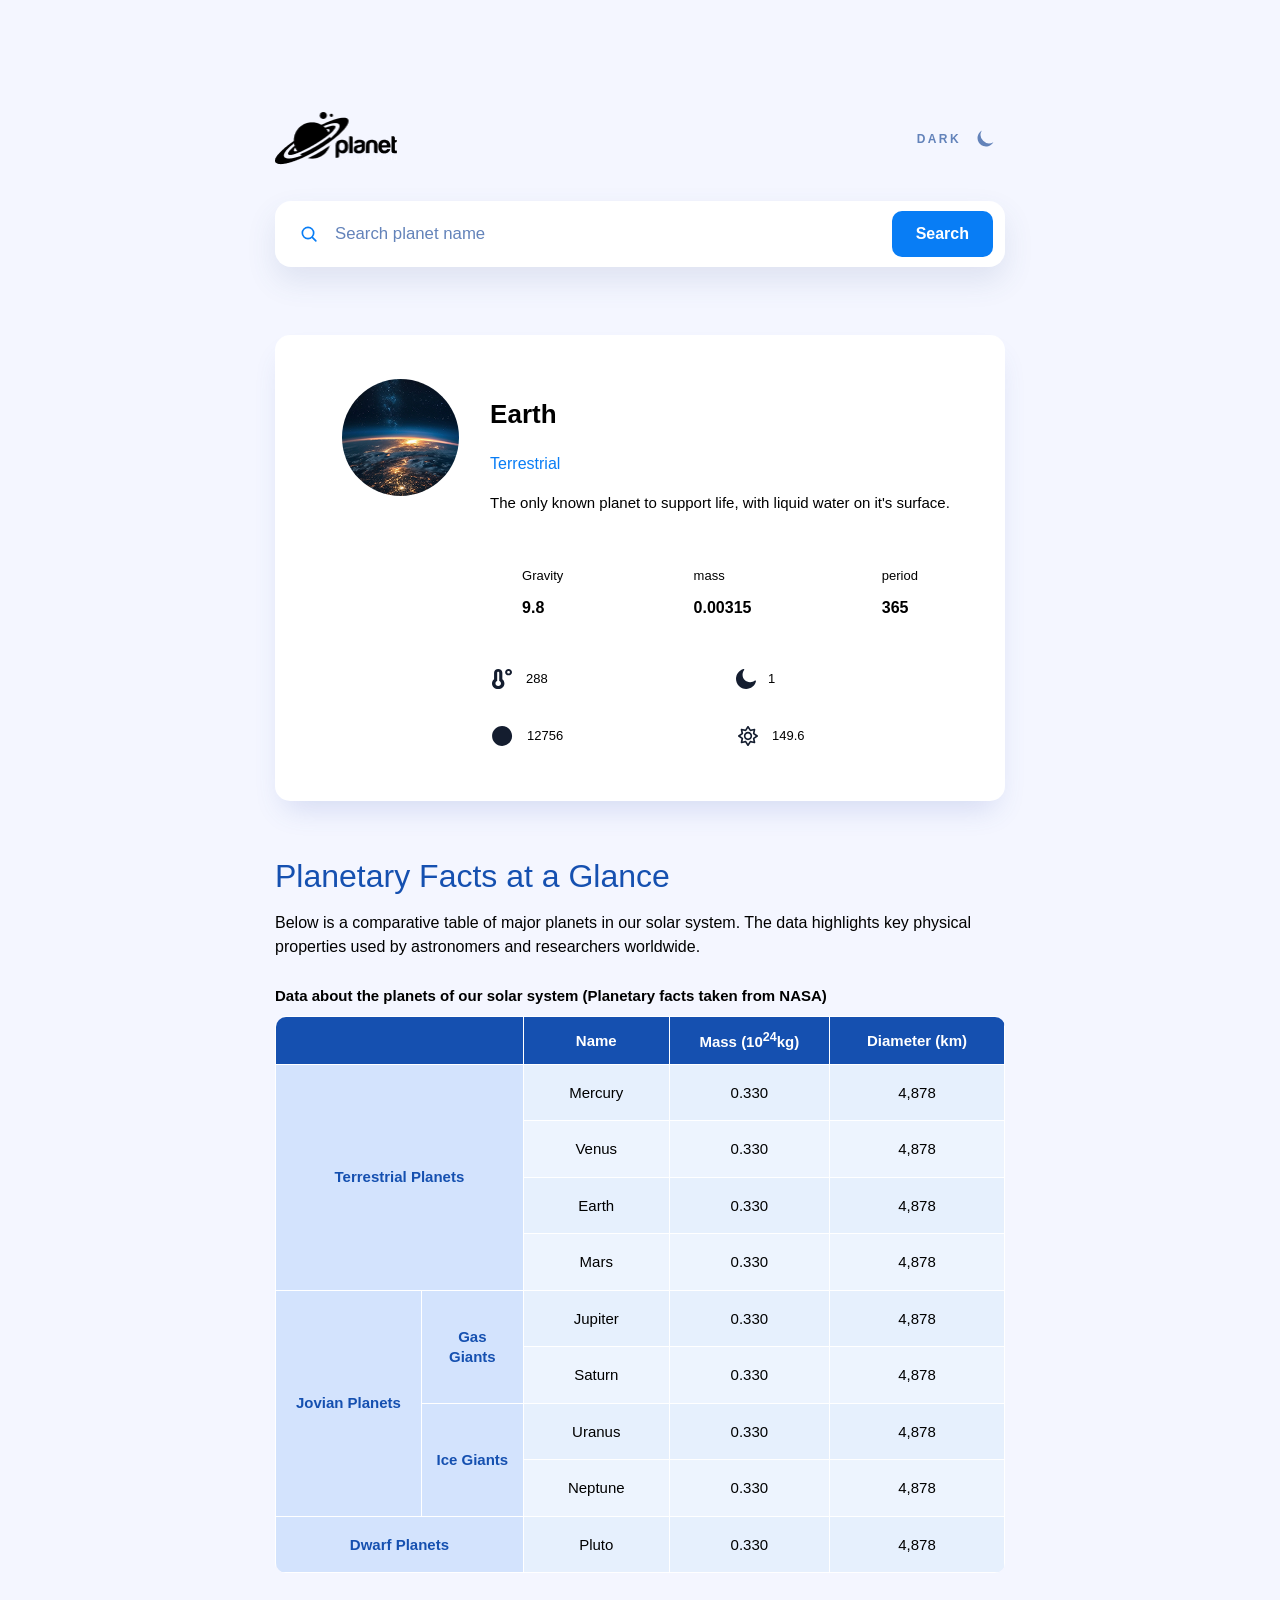
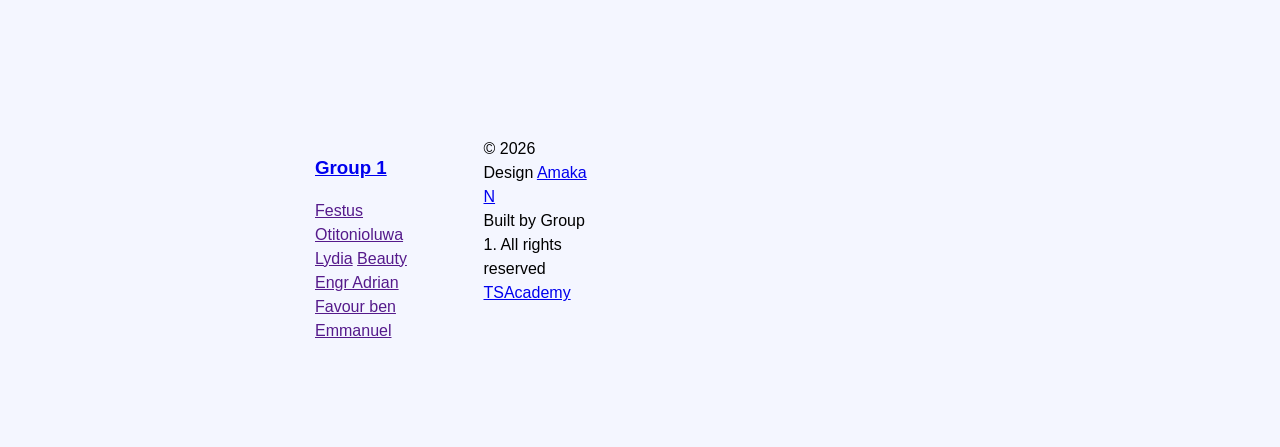
==== commit c01ed0ec: "Merge pull request #6 from festusola/Table-Task Table task" ====
--- a/index.html
+++ b/index.html
@@ -14,7 +14,7 @@
     <title>Planet</title>
     <link href="https://fonts.googleapis.com/css2?family=Space+Mono:ital,wght@0,400;0,700;1,400;1,700&display=swap" rel="stylesheet">
     <link rel="stylesheet" href="styles.css" />
-   
+    <script src="script.js" defer></script>
   </head>
   <body>
    <div class="container">
@@ -70,8 +70,8 @@
             aria-hidden="true"
             hidden
           >
-            <span id="hint" class="search-status-dot">No results</span>
-            
+            <span class="search-status-dot"></span>
+            No results
           </span>
           <button class="search-button" type="submit">Search</button>
         </form>
@@ -80,32 +80,23 @@
 
     <!-- Other group members can add their page content inside main. -->
     <main class="main-content" id="main-content">
-      <div class="search-status"
-           hidden
-        id="search-results">
-        <h2>No results found!</h2>
+      <section
+        class="search-result"
+        id="search-result"
+        role="status"
+        aria-live="polite"
+        hidden
+      >
+        <h1>No results found!</h1>
         <p>
           We couldn't find any planet matching your search. Please double-check
           the name and try again.
         </p>
-      </div>
-
-      <section 
-      class="hero"
-      id="earth-card"
-        >
-
-<!--         
-        <h1>No results found!</h1>
-        <p>
-          We couldn't find any planet matching your search. Please double-check
-          the name and try again.
-        </p> -->
-
+      </section>
+
+      <section class="hero">
     <div class="earth-icon">
-        <img
-        id="planet-image"
-        src="assets/earth.png"  width="150" alt="earth">
+        <img src="assets/earth.png"  width="50" alt="earth">
 
     </div>
 
@@ -114,23 +105,23 @@
       
         <h1 id="planet">Earth</h1>
         <span class="planet-type">Terrestrial</span>
-        <p id="planet-description"> The only known planet to support life, with liquid water on it's surface.
+        <p> The only known planet to support life, with liquid water on it's surface.
         </p>
 
        <div class="details">
           <div>
             <p>Gravity </p>
-            <b id="planet-gravity">9.8</b>
+            <b>9.8</b>
           </div>
 
            <div>
               <p>mass</p>
-              <b id="planet-mass">0.00315</b>
+              <b>0.00315</b>
             </div>
 
            <div>
                <p>period</p>
-                <b id="planet-period">365</b>
+                <b>365</b>
              </div>
         </div>
       
@@ -143,7 +134,7 @@
             <path d="M2.48276 4.5C2.48276 2.01562 4.7069 0 7.44828 0C10.1897 0 12.4138 2.01562 12.4138 4.5V12.2203C13.9397 13.4578 14.8966 15.2531 14.8966 17.25C14.8966 20.9766 11.5603 24 7.44828 24C3.33621 24 0 20.9766 0 17.25C0 15.2531 0.956897 13.4531 2.48276 12.2203V4.5ZM7.44828 20.25C9.27414 20.25 10.7586 18.9047 10.7586 17.25C10.7586 15.9891 9.90517 14.9109 8.68966 14.4703V4.5C8.68966 3.87656 8.13621 3.375 7.44828 3.375C6.76034 3.375 6.2069 3.87656 6.2069 4.5V14.4703C4.99138 14.9156 4.13793 15.9937 4.13793 17.25C4.13793 18.9047 5.62241 20.25 7.44828 20.25ZM21.5172 3.75C21.5172 2.92031 20.7776 2.25 19.8621 2.25C18.9466 2.25 18.2069 2.92031 18.2069 3.75C18.2069 4.57969 18.9466 5.25 19.8621 5.25C20.7776 5.25 21.5172 4.57969 21.5172 3.75ZM15.7241 3.75C15.7241 1.67812 17.5759 0 19.8621 0C22.1483 0 24 1.67812 24 3.75C24 5.82188 22.1483 7.5 19.8621 7.5C17.5759 7.5 15.7241 5.82188 15.7241 3.75Z" fill="#141D2F"/>
             </svg>
 
-              <p id="planet-temperature">288</p>
+              <p>288</p>
         </div>
 
        <div class="extra-info-item">
@@ -152,7 +143,7 @@
             <path d="M19.5133 11.3967C19.3087 11.3453 19.1041 11.3966 18.9251 11.5251C18.2602 12.0901 17.4929 12.5523 16.649 12.8605C15.8562 13.1687 14.9866 13.3228 14.066 13.3228C11.9944 13.3228 10.1019 12.4753 8.74647 11.1142C7.39102 9.75303 6.54707 7.85258 6.54707 5.77237C6.54707 4.89919 6.70051 4.0517 6.95626 3.28125C7.23758 2.45944 7.64677 1.71467 8.18383 1.07263C8.414 0.790132 8.36285 0.379226 8.08153 0.148091C7.90251 0.0196826 7.69792 -0.0316807 7.49332 0.0196826C5.31949 0.61036 3.42698 1.92012 2.07153 3.66648C0.767234 5.38715 0 7.51872 0 9.83007C0 12.6294 1.12528 15.1719 2.96664 17.0209C4.808 18.87 7.3143 20 10.1275 20C12.4803 20 14.6542 19.1782 16.3932 17.8171C18.1579 16.4303 19.4366 14.4528 19.9737 12.1928C20.076 11.8332 19.8714 11.4737 19.5133 11.3967Z" fill="#141D2F"/>
             </svg>
 
-             <p id="planet-moons">1</p>
+             <p>1</p>
         </div>
 
         <div class="extra-info-item">
@@ -161,7 +152,7 @@
               <path d="M12.0068 0C18.6271 0.000228354 24.0127 5.38322 24.0127 12C24.0128 18.6164 18.6271 23.9998 12.0068 24C12.0057 24 12.0041 23.999 12.0029 23.999L12 24C5.38333 24 2.25982e-07 18.6168 0 12C0 5.38323 5.38328 0 12 0H12.0068Z" fill="#141D2F"/>
               </svg>
 
-              <p id="planet-diameter">12756</p>
+              <p>12756</p>
         </div>
 
         <div class="extra-info-item">
@@ -169,15 +160,67 @@
         <svg width="24" height="24" viewBox="0 0 24 24" fill="none" xmlns="http://www.w3.org/2000/svg">
             <path d="M12 0C12.3333 0 12.6417 0.166667 12.8292 0.441667L15.2792 4.08333L19.5875 3.24167C19.9125 3.17917 20.25 3.27917 20.4875 3.51667C20.725 3.75417 20.825 4.09167 20.7625 4.41667L19.9167 8.72083L23.5583 11.1708C23.8333 11.3542 24 11.6667 24 12C24 12.3333 23.8333 12.6417 23.5583 12.8292L19.9167 15.2792L20.7583 19.5833C20.8208 19.9083 20.7208 20.2458 20.4833 20.4833C20.2458 20.7208 19.9083 20.8208 19.5833 20.7583L15.2792 19.9167L12.8292 23.5583C12.6417 23.8333 12.3333 24 12 24C11.6667 24 11.3583 23.8333 11.1708 23.5583L8.72083 19.9167L4.4125 20.7583C4.0875 20.8208 3.75 20.7208 3.5125 20.4833C3.275 20.2458 3.175 19.9083 3.2375 19.5833L4.08333 15.2792L0.441667 12.8292C0.166667 12.6417 0 12.3333 0 12C0 11.6667 0.166667 11.3583 0.441667 11.1708L4.08333 8.72083L3.24167 4.4125C3.17917 4.0875 3.27917 3.75 3.51667 3.5125C3.75417 3.275 4.09167 3.175 4.41667 3.2375L8.72083 4.07917L11.1708 0.4375L11.2458 0.341667C11.4333 0.125 11.7083 0 12 0ZM10.0083 5.75C9.78333 6.08333 9.38333 6.25 8.9875 6.175L5.4875 5.49167L6.17083 8.99167C6.24583 9.3875 6.07917 9.7875 5.74583 10.0125L2.79167 12L5.75 13.9917C6.08333 14.2167 6.25 14.6167 6.175 15.0125L5.49167 18.5125L8.99167 17.8292L9.1375 17.8125C9.48333 17.7958 9.81667 17.9625 10.0125 18.2542L12.0042 21.2125L13.9958 18.2542L14.0875 18.1375C14.3208 17.8833 14.6708 17.7625 15.0167 17.8333L18.5167 18.5167L17.8333 15.0167C17.7583 14.6208 17.925 14.2208 18.2583 13.9958L21.2167 12.0042L18.2583 10.0125C17.925 9.7875 17.7583 9.3875 17.8333 8.99167L18.5167 5.49167L15.0167 6.175C14.6208 6.25 14.2208 6.08333 13.9958 5.75L12.0042 2.79167L10.0125 5.75H10.0083ZM12 17C9.2375 17 7 14.7625 7 12C7 9.2375 9.2375 7 12 7C14.7625 7 17 9.2375 17 12C17 14.7625 14.7625 17 12 17ZM12 9C10.3417 9 9 10.3417 9 12C9 13.6583 10.3417 15 12 15C13.6583 15 15 13.6583 15 12C15 10.3417 13.6583 9 12 9Z" fill="#141D2F"/>
             </svg>
-           <p id="planet-distance">149.6</p>
-        </div>
-      </div>
-
+           <p>149.6</p>
+        </div>
+      </div> 
+      </section>
+
+    <!--This is the table section-->
+      
     
-      
+<section class="facts" aria-labelledby="facts-title">
+  <h2 id="facts-title">Planetary Facts at a Glance</h2>
+  <p class="intro">
+    Below is a comparative table of major planets in our solar system. The data
+    highlights key physical properties used by astronomers and researchers worldwide.
+  </p>
+  <p class="caption" id="tbl-caption">Data about the planets of our solar system (Planetary facts taken from NASA)</p>
+
+  <div class="table-wrap" role="region" aria-labelledby="tbl-caption" tabindex="0">
+    <table class="planet-table" aria-labelledby="tbl-caption">
+      <colgroup>
+        <col class="c-group"><col class="c-sub"><col class="c-name"><col class="c-mass"><col class="c-diam">
+      </colgroup>
+      <thead>
+        <tr>
+          <th colspan="2" scope="col"><span class="visually-hidden"></span></th>
+          <th scope="col">Name</th>
+          <th scope="col">Mass (10<sup>24</sup>kg)</th>
+          <th scope="col">Diameter (km)</th>
+        </tr>
+      </thead>
+      <tbody>
+        <!-- Terrestrial -->
+        <tr>
+          <th scope="rowgroup" rowspan="4" colspan="2">Terrestrial Planets</th>
+          <td class="name">Mercury</td><td class="num">0.330</td><td class="num">4,878</td>
+        </tr>
+        <tr><td class="name">Venus</td><td class="num">0.330</td><td class="num">4,878</td></tr>
+        <tr><td class="name">Earth</td><td class="num">0.330</td><td class="num">4,878</td></tr>
+        <tr><td class="name">Mars</td><td class="num">0.330</td><td class="num">4,878</td></tr>
+
+        <!-- Jovian -->
+        <tr>
+          <th scope="rowgroup" rowspan="4">Jovian Planets</th>
+          <th scope="rowgroup" class="sub" rowspan="2">Gas Giants</th>
+          <td class="name">Jupiter</td><td class="num">0.330</td><td class="num">4,878</td>
+        </tr>
+        <tr><td class="name">Saturn</td><td class="num">0.330</td><td class="num">4,878</td></tr>
+        <tr>
+          <th scope="rowgroup" class="sub" rowspan="2">Ice Giants</th>
+          <td class="name">Uranus</td><td class="num">0.330</td><td class="num">4,878</td>
+        </tr>
+        <tr><td class="name">Neptune</td><td class="num">0.330</td><td class="num">4,878</td></tr>
+
+        <!-- Dwarf-->
+        <tr>
+          <th scope="rowgroup" colspan="2">Dwarf Planets</th>
+          <td class="name">Pluto</td><td class="num">0.330</td><td class="num">4,878</td>
+        </tr>
+      </tbody>
+    </table>
+  </div>
      
-
-
   </section>
    
     </main>
@@ -186,28 +229,23 @@
      <footer class="Footer">
  <footer class="Footer">
       <div class="Footer-about">
-        <h2>About</h2>
-        <p>We're a team of developers from TSAcademy Hajimeh cohort, working together to create amazing web experiences. Meet the team:</p>
+        <h3><a href="https://github.com/festusola/Group-1-Frontend-Capstone">Group 1</a></h3>
         <div class="Footer-about-links">
-          <a href="https://github.com/festusola">Festus (Group Leader)</a>,
-          <a href="https://github.com/Otitonioluwa">Otitonioluwa (Assistant Group Leader)</a>,
-          <a href="">Lydia</a>,
-          <a href="https://github.com/Rebecca-Samuel">Rebecca</a>,
-          <a href="https://github.com/chibuzo900-glitch">Chibuzo</a>,
-          <a href="https://github.com/Fbenstudio">Favour ben</a>,
+          <a href="">Festus</a>
+          <a href="">Otitonioluwa</a>
+          <a href="">Lydia</a>
+          <a href="">Beauty</a>
+          <a href="">Engr Adrian</a>
+          <a href="">Favour ben</a>
           <a href="">Emmanuel</a>
-          <a href="https://github.com/Tunde99">Tunde</a>
-          <a href="">Grace</a>
-
         </div>
       </div>
       <div class="Footer-credits">
-        <p>&copy; 2026 Design <a href="https://amakandukwu.com" target="_blank">Amaka N</a></p>
-        <p><a href="https://github.com/festusola/Group-1-Frontend-Capstone" >Built by Group 1. All rights reserved</a></p>
-        <p><a href="https://tsacademyonline.com" target="_blank">TSAcademy</a></p>
+        <p>&copy; 2026 Design <a href="amakandukwu.com">Amaka N</a></p>
+        <p>Built by Group 1. All rights reserved</p>
+        <p><a href="https://tsacademyonline.com">TSAcademy</a></p>
       </div>
     </footer>
     </div> 
-     <script src="script.js" defer></script>
   </body>
 </html>
--- a/styles.css
+++ b/styles.css
@@ -4,21 +4,31 @@
   --blue: #087df5;
   --light-blue: #6383ba;
   --white: #ffffff;
+  --content-width: 730px;
 }
 
 * {
   box-sizing: border-box;
 }
 
+/*body {
+  margin: 0;
+  min-height: 100vh;
+  background-color: var(--page-background);
+  color: var(--text-color);
+  font-family: Arial, Helvetica, sans-serif;
+}*/
 
 button,
 input {
   font: inherit;
 }
 
-.page-container {
-  width: min(100% - 40px, 720px);
-  margin: 0 auto;
+.page-container, .container {
+  width: 730px;
+  max-width: 100%;
+  margin-inline: auto;
+ 
 }
 
 .site-header {
@@ -73,12 +83,19 @@
 
 .search-bar {
   display: flex;
+  justify-content: space-between;
   align-items: center;
   gap: 16px;
   padding: 10px 12px 10px 24px;
+  /*padding: 22px 24px;*/
   background: var(--white);
   border-radius: 16px;
   box-shadow: 0 14px 30px rgba(67, 87, 137, 0.12);
+  width: 100%;
+  /*margin: 0 auto;*/
+  box-sizing: border-box;
+
+  
 }
 
 .search-bar:hover,
@@ -116,27 +133,24 @@
 }
 
 .search-status {
-  text-align: center;
-  padding: 80px 40px;
-  background-color: #fff;
-  border-radius: 16px;
-  box-shadow: 0 8px 30px rgba(0,0,0,.08);
-  font-family: 'Space Mono', monospace; ;
-}
-.search-status h2 {
-  margin: 0 0 16px;
-}
-.search-status p {
- max-width: 600px;
- margin: 0 auto;
- color: #666;
-}
-
+  display: flex;
+  align-items: center;
+  gap: 5px;
+  color: #e35a5a;
+  font-size: 0.75rem;
+  white-space: nowrap;
+}
+
+.search-status[hidden],
+.search-result[hidden] {
+  display: none;
+}
 
 .search-status-dot {
- color: #e0455a;
- font-weight: 700;
- font-size: 0.9rem;
+  width: 6px;
+  height: 6px;
+  border-radius: 50%;
+  background: currentColor;
 }
 
 .search-button {
@@ -182,51 +196,40 @@
 }
 
 .Footer {
-  display: flex;
- justify-content: space-between;
-gap: 2rem;
-align-items: flex-start;
-color: #4B6A9B;
-}
-
-.Footer-about {
-
- flex: 1.3 1 0 ;
- min-width: 0;
- 
-}
-.Footer-credits {
-  flex:1 1 0 ;
-  min-width: 0;
-  text-align: left;
-}
-
-.Footer p {
+  display: grid;
+  grid-template-columns: 1fr 1fr;
+  align-items: start;
+  gap: 4rem;
+  padding: 2rem 1.25rem;
+  font-size: 1rem;
+  line-height: 1.5rem;
+}
+
+.footer-content {
+  display: flex;
+  flex-wrap: wrap;
+  gap: 0.5rem 0.75rem;
+  width: 355.47px;
+}
+
+.Footer-credits p {
   font-weight: 500;
   margin: 0;
-  line-height: 150%;
-  font-size: 16px;
-}
-
-.Footer h2 {
-  margin-bottom: 0 0 1.25rem;
-  font-size: 20px;
+}
+
+.footer-about h2 {
+  margin-bottom: 20px;
+  font-size: 1rem;
+}
+
+.footer-about p,
+.footer-credit {
+  font-size: 0.95rem;
+  line-height: 1.55;
+}
+
+.footer-credit {
   font-weight: 600;
-}
-
-
-.footer-credit p , a{
-  font-size: 16px;
-  font-weight: 600;
-  font-style: Bold;
- 
-  
-}
-
-.Footer a {
-  color: inherit;
-  text-decoration: none;
-  
 }
 
 .visually-hidden {
@@ -241,50 +244,18 @@
   border: 0;
 }
 
-@media (max-width: 560px) {
-  .site-header {
-    padding-top: 36px;
-  }
-
-  .header-top {
-    margin-bottom: 24px;
-  }
-
-  .logo img {
-    width: 105px;
-  }
-
-  .search-bar {
-    gap: 10px;
-    padding-left: 16px;
-  }
-
-  .search-button {
-    padding: 13px 18px;
-  }
-
-  .search-result {
-    padding: 20px;
-  }
-
-  .main-content {
-    min-height: 260px;
-  }
-
-  .footer-content {
-    flex-direction: column;
-    gap: 28px;
-  }
-}
+
 /* where the header and footer css stops  */
 /* The hero section styles */
-
+/*
 :root {
   --white: #ffffff;
   --blue: #0079ff;
   --blue2: #4b6a9b;
   --lightblue: #f6f8ff;
-}
+  --content-width: 730px;
+}*/
+
 body {
   background-color: var(--lightblue);
   height: 100%;
@@ -302,22 +273,22 @@
 
 .container {
   height: 100%;
-  max-width: 680px;
+  max-width: none;
   display: flex;
   flex-direction: column;
   gap: 28px;
+  width: min(100% - 40px, var(--content-width));
 }
 
 .hero {
   background-color: var(--white);
-  width: 730px;
+  width: 100%;
   display: flex;
   justify-content: center;
   align-items: center;
   border-radius: 15px;
   box-shadow: 0px 16px 30px -10px rgba(70, 96, 187, 0.198567);
   padding: 42px;
-  font-family: 'Space Mono', monospace;
 }
 
 .hero {
@@ -411,6 +382,188 @@
   }
 }
 
-[hidden] {
-  display: none !important;
-}
+/*Table styling*/
+:root {
+    --blue-900: #1550b0;   /* headings, table header */
+    --blue-200: #d3e3fd;   /* group cells */
+    --blue-100: #e6f0fd;   /* data cells */
+    --blue-50:  #f3f7fe;   /* alt data cells / page */
+    --ink:      #1b2a41;
+    --line:     #ffffff;
+    --radius:   10px;
+  }
+
+  /*
+  *, *::before, *::after { box-sizing: border-box; }
+  body {
+    margin: 0;
+    font-family: "Inter", system-ui, -apple-system, "Segoe UI", sans-serif;
+    color: var(--ink);
+    background: var(--blue-50);
+  }*/
+
+  /*Section wrapper (mobile first)*/
+  .facts {
+    width: 100%;
+    /*max-width: 1040px;*/
+    margin-inline: auto;
+    /*padding: 28px 16px 40px;*/
+  }
+  .facts h2 {
+    margin: 0 0 8px;
+    font-size: 1.5rem;          /* 24px */
+    line-height: 1.2;
+    font-weight: 500;
+    color: var(--blue-900);
+  }
+  /*.facts .intro {
+    margin: 0 0 20px;
+    font-size: .875rem;
+    line-height: 1.5;
+    max-width: 100%;
+  }*/
+
+.facts .intro {
+   
+font-weight: 400;
+font-style: Regular;
+font-size: 18px;
+
+line-height: 150%;
+letter-spacing: 0%;
+vertical-align: middle;
+
+  }
+  .facts .caption {
+    margin: 0 0 10px;
+    font-size: .8125rem;
+    font-weight: 600;
+  }
+
+  /*Table*/
+  .table-wrap {
+    border-radius: var(--radius);
+    overflow-x: auto;           /* safety net on very narrow screens */
+    -webkit-overflow-scrolling: touch;
+  }
+  .planet-table {
+    width: 100%;
+    min-width: 300px;
+    border-collapse: collapse;
+    table-layout: fixed;
+    font-size: .6875rem;        /* 11px mobile */
+    text-align: center;
+  }
+  .planet-table th,
+  .planet-table td {
+    padding: 10px 4px;
+    border: 1px solid var(--line);
+    line-height: 1.3;
+  }
+
+  /* header */
+  .planet-table thead th {
+    background: var(--blue-900);
+    color: #fff;
+    font-weight: 600;
+    padding-block: 12px;
+  }
+  .planet-table thead th:first-child { border-top-left-radius: var(--radius); }
+  .planet-table thead th:last-child  { border-top-right-radius: var(--radius); }
+
+  /* column widths:*/
+  .planet-table col.c-group { width: 22%; }
+  .planet-table col.c-sub   { width: 13%; }
+  .planet-table col.c-name  { width: 21%; }
+  .planet-table col.c-mass  { width: 21%; }
+  .planet-table col.c-diam  { width: 23%; }
+
+  /* group / sub-group labels */
+  .planet-table th[scope="rowgroup"],
+  .planet-table th[scope="row"].sub {
+    background: var(--blue-200);
+    color: var(--blue-900);
+    font-weight: 600;
+  }
+
+  /* data cells */
+  .planet-table td { background: var(--blue-100); }
+  .planet-table tbody tr:nth-child(even) td { background: #edf4fe; }
+  .planet-table td.name { font-weight: 500; }
+  .planet-table td.num  { font-variant-numeric: tabular-nums; }
+
+  /* last row rounded corners */
+  .planet-table tbody tr:last-child th:first-child { border-bottom-left-radius: var(--radius); }
+  .planet-table tbody tr:last-child td:last-child  { border-bottom-right-radius: var(--radius); }
+
+  /*Media Queries*/
+
+  /*Tablet*/
+  @media (min-width: 640px) {
+    .facts { padding-top:40px;
+            padding-bottom: 56px; }
+    .facts h2 { font-size: 1.75rem; }
+    .facts .intro { font-size: .9375rem; }
+    .facts .caption { font-size: .875rem; }
+    .planet-table { font-size: .8125rem; }
+    .planet-table th,
+    .planet-table td { padding: 14px 8px; }
+  }
+
+  /*desktop*/
+  @media (min-width: 1024px) {
+    .facts { padding-top: 56px; 
+      padding-bottom: 72px; }
+    .facts h2 { font-size: 2rem; }
+    .facts .intro { font-size: 1rem; margin-bottom: 28px; }
+    .facts .caption { font-size: .9375rem; margin-bottom: 12px; }
+    .planet-table { font-size: .9375rem; }
+    .planet-table th,
+    .planet-table td { padding: 18px 12px; }
+    .planet-table col.c-group { width: 20%; }
+    .planet-table col.c-sub   { width: 14%; }
+    .planet-table col.c-name  { width: 20%; }
+    .planet-table col.c-mass  { width: 22%; }
+    .planet-table col.c-diam  { width: 24%; }
+  }
+
+  @media (min-width: 1024px) {
+    .planet-table tbody tr:hover td { background: #dbe9fd; }
+  }
+
+
+@media (max-width: 560px) {
+  .site-header {
+    padding-top: 36px;
+  }
+
+  .header-top {
+    margin-bottom: 24px;
+  }
+
+  .logo img {
+    width: 105px;
+  }
+
+  .search-bar {
+    gap: 10px;
+    padding-left: 16px;
+  }
+
+  .search-button {
+    padding: 13px 18px;
+  }
+
+  .search-result {
+    padding: 20px;
+  }
+
+  .main-content {
+    min-height: 260px;
+  }
+
+  .footer-content {
+    flex-direction: column;
+    gap: 28px;
+  }
+}
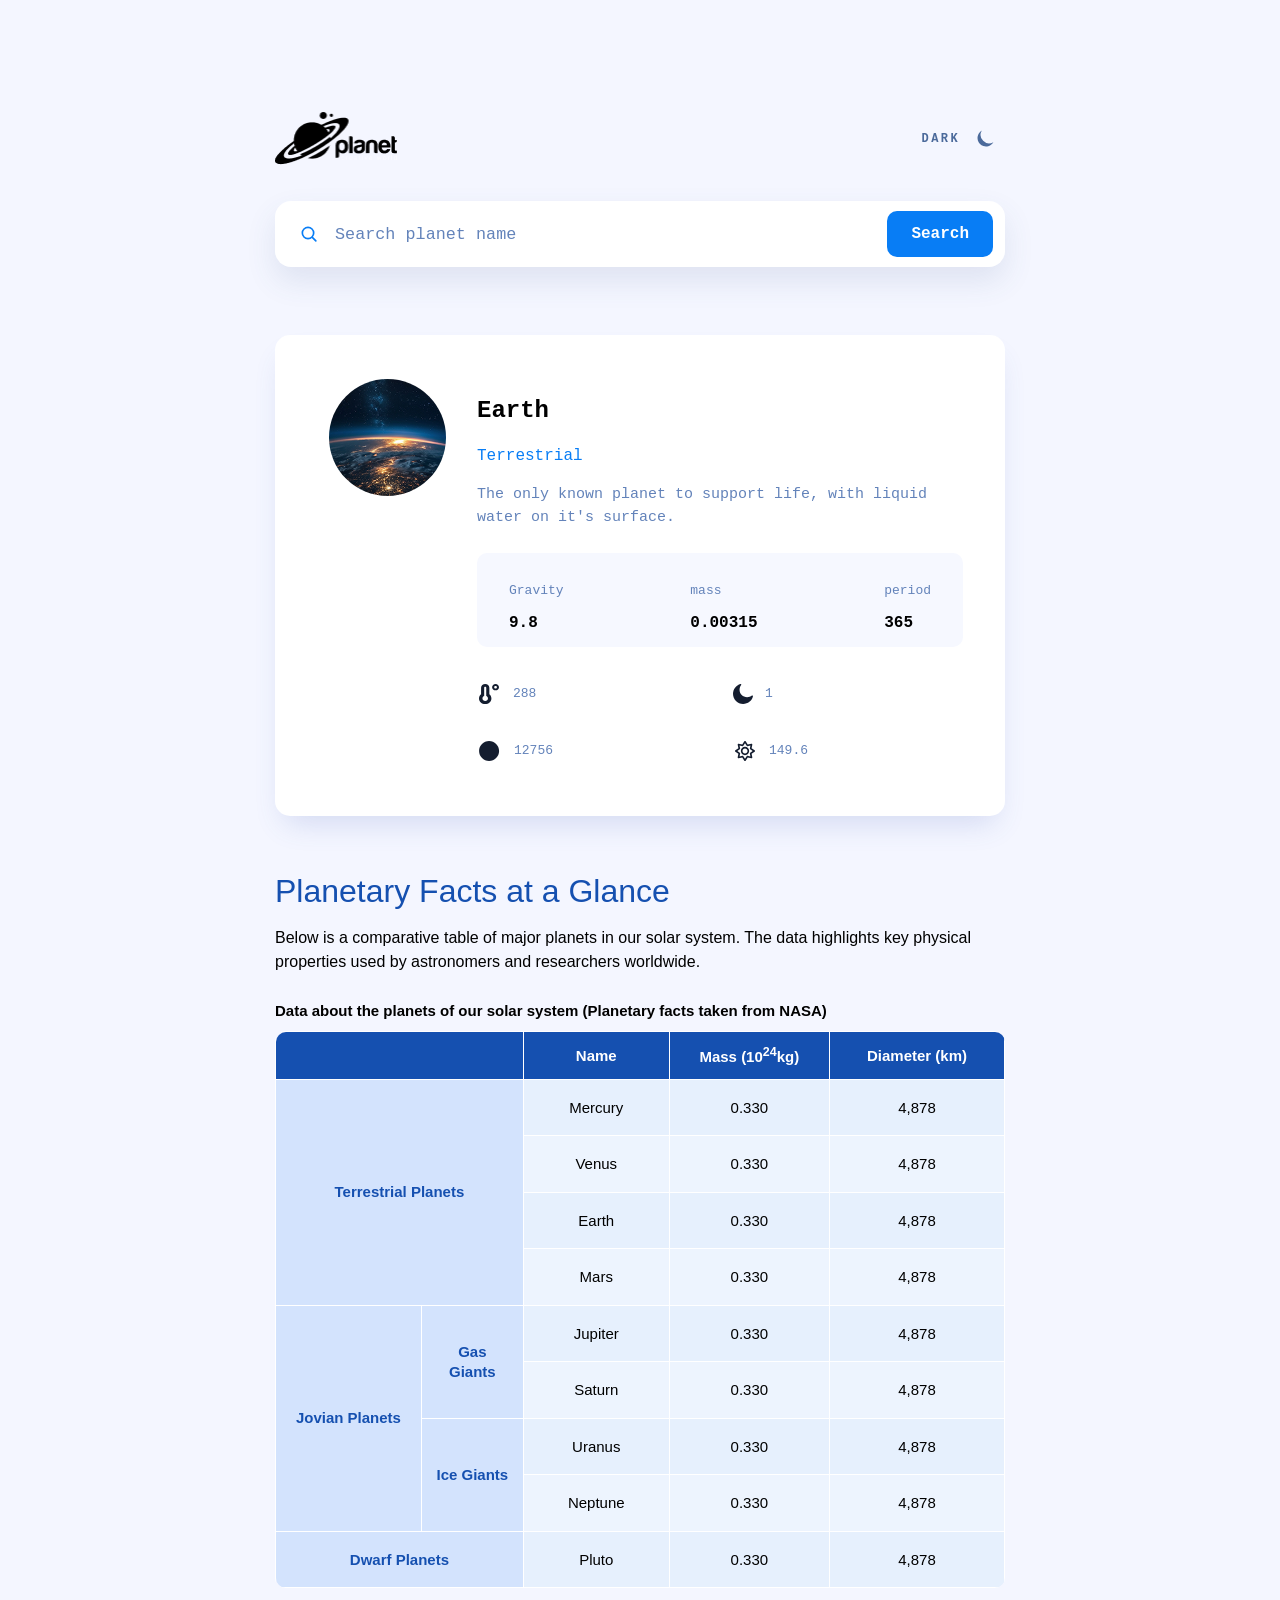
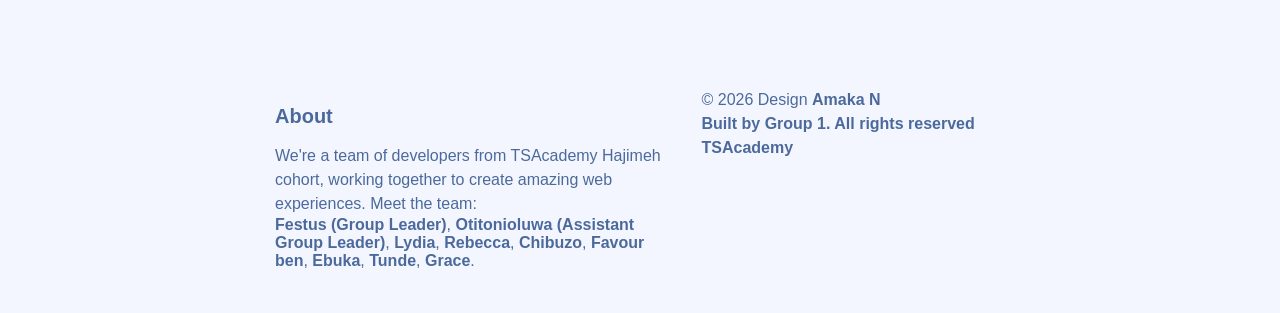
==== commit 5dbad161: "fixed the functionality" ====
--- a/index.html
+++ b/index.html
@@ -14,7 +14,7 @@
     <title>Planet</title>
     <link href="https://fonts.googleapis.com/css2?family=Space+Mono:ital,wght@0,400;0,700;1,400;1,700&display=swap" rel="stylesheet">
     <link rel="stylesheet" href="styles.css" />
-    <script src="script.js" defer></script>
+   
   </head>
   <body>
    <div class="container">
@@ -70,8 +70,8 @@
             aria-hidden="true"
             hidden
           >
-            <span class="search-status-dot"></span>
-            No results
+            <span id="hint" class="search-status-dot">No results</span>
+            
           </span>
           <button class="search-button" type="submit">Search</button>
         </form>
@@ -80,89 +80,90 @@
 
     <!-- Other group members can add their page content inside main. -->
     <main class="main-content" id="main-content">
-      <section
-        class="search-result"
-        id="search-result"
-        role="status"
-        aria-live="polite"
-        hidden
-      >
-        <h1>No results found!</h1>
+      <div class="search-status"
+           hidden
+        id="search-results">
+        <h2>No results found!</h2>
         <p>
           We couldn't find any planet matching your search. Please double-check
           the name and try again.
         </p>
-      </section>
-
-      <section class="hero">
-    <div class="earth-icon">
-        <img src="assets/earth.png"  width="50" alt="earth">
-
-    </div>
-
-    <div class="planet-information">
-      <!--this class above is for the entire box area where earth info is in-->
-      
+      </div>
+
+      <section class="hero" id="earth-card" >
+        
+          <div class="earth-icon">
+          <img
+          id="planet-image"
+          src="assets/earth.png"  width="150" alt="earth">
+
+        </div>
+
+      <div class="planet-information">
+      <div class="planet-title"> 
         <h1 id="planet">Earth</h1>
         <span class="planet-type">Terrestrial</span>
-        <p> The only known planet to support life, with liquid water on it's surface.
+      </div>
+        
+        <p id="planet-description"> The only known planet to support life, with liquid water on it's surface.
         </p>
 
        <div class="details">
           <div>
             <p>Gravity </p>
-            <b>9.8</b>
+            <b id="planet-gravity">9.8</b>
           </div>
 
            <div>
               <p>mass</p>
-              <b>0.00315</b>
+              <b id="planet-mass">0.00315</b>
             </div>
 
            <div>
                <p>period</p>
-                <b>365</b>
+                <b id="planet-period">365</b>
              </div>
         </div>
       
 
-        <div class="extra-info">
+      <div class="extra-info">
         <div class="extra-info-item">
 
          
-            <svg width="24" height="24" viewBox="0 0 24 24" fill="none" xmlns="http://www.w3.org/2000/svg">
+            <svg class="mysvg" width="24" height="24" viewBox="0 0 24 24" fill="none" xmlns="http://www.w3.org/2000/svg">
             <path d="M2.48276 4.5C2.48276 2.01562 4.7069 0 7.44828 0C10.1897 0 12.4138 2.01562 12.4138 4.5V12.2203C13.9397 13.4578 14.8966 15.2531 14.8966 17.25C14.8966 20.9766 11.5603 24 7.44828 24C3.33621 24 0 20.9766 0 17.25C0 15.2531 0.956897 13.4531 2.48276 12.2203V4.5ZM7.44828 20.25C9.27414 20.25 10.7586 18.9047 10.7586 17.25C10.7586 15.9891 9.90517 14.9109 8.68966 14.4703V4.5C8.68966 3.87656 8.13621 3.375 7.44828 3.375C6.76034 3.375 6.2069 3.87656 6.2069 4.5V14.4703C4.99138 14.9156 4.13793 15.9937 4.13793 17.25C4.13793 18.9047 5.62241 20.25 7.44828 20.25ZM21.5172 3.75C21.5172 2.92031 20.7776 2.25 19.8621 2.25C18.9466 2.25 18.2069 2.92031 18.2069 3.75C18.2069 4.57969 18.9466 5.25 19.8621 5.25C20.7776 5.25 21.5172 4.57969 21.5172 3.75ZM15.7241 3.75C15.7241 1.67812 17.5759 0 19.8621 0C22.1483 0 24 1.67812 24 3.75C24 5.82188 22.1483 7.5 19.8621 7.5C17.5759 7.5 15.7241 5.82188 15.7241 3.75Z" fill="#141D2F"/>
             </svg>
 
-              <p>288</p>
+              <p id="planet-temperature">288</p>
         </div>
 
        <div class="extra-info-item">
         
-            <svg width="20" height="20" viewBox="0 0 20 20" fill="none" xmlns="http://www.w3.org/2000/svg">
+            <svg class="mysvg" width="20" height="20" viewBox="0 0 20 20" fill="none" xmlns="http://www.w3.org/2000/svg">
             <path d="M19.5133 11.3967C19.3087 11.3453 19.1041 11.3966 18.9251 11.5251C18.2602 12.0901 17.4929 12.5523 16.649 12.8605C15.8562 13.1687 14.9866 13.3228 14.066 13.3228C11.9944 13.3228 10.1019 12.4753 8.74647 11.1142C7.39102 9.75303 6.54707 7.85258 6.54707 5.77237C6.54707 4.89919 6.70051 4.0517 6.95626 3.28125C7.23758 2.45944 7.64677 1.71467 8.18383 1.07263C8.414 0.790132 8.36285 0.379226 8.08153 0.148091C7.90251 0.0196826 7.69792 -0.0316807 7.49332 0.0196826C5.31949 0.61036 3.42698 1.92012 2.07153 3.66648C0.767234 5.38715 0 7.51872 0 9.83007C0 12.6294 1.12528 15.1719 2.96664 17.0209C4.808 18.87 7.3143 20 10.1275 20C12.4803 20 14.6542 19.1782 16.3932 17.8171C18.1579 16.4303 19.4366 14.4528 19.9737 12.1928C20.076 11.8332 19.8714 11.4737 19.5133 11.3967Z" fill="#141D2F"/>
             </svg>
 
-             <p>1</p>
+             <p id="planet-moons">1</p>
         </div>
 
         <div class="extra-info-item">
         
-             <svg width="25" height="24" viewBox="0 0 25 24" fill="none" xmlns="http://www.w3.org/2000/svg">
+             <svg class="mysvg" width="25" height="24" viewBox="0 0 25 24" fill="none" xmlns="http://www.w3.org/2000/svg">
               <path d="M12.0068 0C18.6271 0.000228354 24.0127 5.38322 24.0127 12C24.0128 18.6164 18.6271 23.9998 12.0068 24C12.0057 24 12.0041 23.999 12.0029 23.999L12 24C5.38333 24 2.25982e-07 18.6168 0 12C0 5.38323 5.38328 0 12 0H12.0068Z" fill="#141D2F"/>
               </svg>
 
-              <p>12756</p>
+              <p id="planet-diameter">12756</p>
         </div>
 
         <div class="extra-info-item">
         
-        <svg width="24" height="24" viewBox="0 0 24 24" fill="none" xmlns="http://www.w3.org/2000/svg">
-            <path d="M12 0C12.3333 0 12.6417 0.166667 12.8292 0.441667L15.2792 4.08333L19.5875 3.24167C19.9125 3.17917 20.25 3.27917 20.4875 3.51667C20.725 3.75417 20.825 4.09167 20.7625 4.41667L19.9167 8.72083L23.5583 11.1708C23.8333 11.3542 24 11.6667 24 12C24 12.3333 23.8333 12.6417 23.5583 12.8292L19.9167 15.2792L20.7583 19.5833C20.8208 19.9083 20.7208 20.2458 20.4833 20.4833C20.2458 20.7208 19.9083 20.8208 19.5833 20.7583L15.2792 19.9167L12.8292 23.5583C12.6417 23.8333 12.3333 24 12 24C11.6667 24 11.3583 23.8333 11.1708 23.5583L8.72083 19.9167L4.4125 20.7583C4.0875 20.8208 3.75 20.7208 3.5125 20.4833C3.275 20.2458 3.175 19.9083 3.2375 19.5833L4.08333 15.2792L0.441667 12.8292C0.166667 12.6417 0 12.3333 0 12C0 11.6667 0.166667 11.3583 0.441667 11.1708L4.08333 8.72083L3.24167 4.4125C3.17917 4.0875 3.27917 3.75 3.51667 3.5125C3.75417 3.275 4.09167 3.175 4.41667 3.2375L8.72083 4.07917L11.1708 0.4375L11.2458 0.341667C11.4333 0.125 11.7083 0 12 0ZM10.0083 5.75C9.78333 6.08333 9.38333 6.25 8.9875 6.175L5.4875 5.49167L6.17083 8.99167C6.24583 9.3875 6.07917 9.7875 5.74583 10.0125L2.79167 12L5.75 13.9917C6.08333 14.2167 6.25 14.6167 6.175 15.0125L5.49167 18.5125L8.99167 17.8292L9.1375 17.8125C9.48333 17.7958 9.81667 17.9625 10.0125 18.2542L12.0042 21.2125L13.9958 18.2542L14.0875 18.1375C14.3208 17.8833 14.6708 17.7625 15.0167 17.8333L18.5167 18.5167L17.8333 15.0167C17.7583 14.6208 17.925 14.2208 18.2583 13.9958L21.2167 12.0042L18.2583 10.0125C17.925 9.7875 17.7583 9.3875 17.8333 8.99167L18.5167 5.49167L15.0167 6.175C14.6208 6.25 14.2208 6.08333 13.9958 5.75L12.0042 2.79167L10.0125 5.75H10.0083ZM12 17C9.2375 17 7 14.7625 7 12C7 9.2375 9.2375 7 12 7C14.7625 7 17 9.2375 17 12C17 14.7625 14.7625 17 12 17ZM12 9C10.3417 9 9 10.3417 9 12C9 13.6583 10.3417 15 12 15C13.6583 15 15 13.6583 15 12C15 10.3417 13.6583 9 12 9Z" fill="#141D2F"/>
-            </svg>
-           <p>149.6</p>
+          <svg class="mysvg" width="24" height="24" viewBox="0 0 24 24" fill="none" xmlns="http://www.w3.org/2000/svg">
+              <path d="M12 0C12.3333 0 12.6417 0.166667 12.8292 0.441667L15.2792 4.08333L19.5875 3.24167C19.9125 3.17917 20.25 3.27917 20.4875 3.51667C20.725 3.75417 20.825 4.09167 20.7625 4.41667L19.9167 8.72083L23.5583 11.1708C23.8333 11.3542 24 11.6667 24 12C24 12.3333 23.8333 12.6417 23.5583 12.8292L19.9167 15.2792L20.7583 19.5833C20.8208 19.9083 20.7208 20.2458 20.4833 20.4833C20.2458 20.7208 19.9083 20.8208 19.5833 20.7583L15.2792 19.9167L12.8292 23.5583C12.6417 23.8333 12.3333 24 12 24C11.6667 24 11.3583 23.8333 11.1708 23.5583L8.72083 19.9167L4.4125 20.7583C4.0875 20.8208 3.75 20.7208 3.5125 20.4833C3.275 20.2458 3.175 19.9083 3.2375 19.5833L4.08333 15.2792L0.441667 12.8292C0.166667 12.6417 0 12.3333 0 12C0 11.6667 0.166667 11.3583 0.441667 11.1708L4.08333 8.72083L3.24167 4.4125C3.17917 4.0875 3.27917 3.75 3.51667 3.5125C3.75417 3.275 4.09167 3.175 4.41667 3.2375L8.72083 4.07917L11.1708 0.4375L11.2458 0.341667C11.4333 0.125 11.7083 0 12 0ZM10.0083 5.75C9.78333 6.08333 9.38333 6.25 8.9875 6.175L5.4875 5.49167L6.17083 8.99167C6.24583 9.3875 6.07917 9.7875 5.74583 10.0125L2.79167 12L5.75 13.9917C6.08333 14.2167 6.25 14.6167 6.175 15.0125L5.49167 18.5125L8.99167 17.8292L9.1375 17.8125C9.48333 17.7958 9.81667 17.9625 10.0125 18.2542L12.0042 21.2125L13.9958 18.2542L14.0875 18.1375C14.3208 17.8833 14.6708 17.7625 15.0167 17.8333L18.5167 18.5167L17.8333 15.0167C17.7583 14.6208 17.925 14.2208 18.2583 13.9958L21.2167 12.0042L18.2583 10.0125C17.925 9.7875 17.7583 9.3875 17.8333 8.99167L18.5167 5.49167L15.0167 6.175C14.6208 6.25 14.2208 6.08333 13.9958 5.75L12.0042 2.79167L10.0125 5.75H10.0083ZM12 17C9.2375 17 7 14.7625 7 12C7 9.2375 9.2375 7 12 7C14.7625 7 17 9.2375 17 12C17 14.7625 14.7625 17 12 17ZM12 9C10.3417 9 9 10.3417 9 12C9 13.6583 10.3417 15 12 15C13.6583 15 15 13.6583 15 12C15 10.3417 13.6583 9 12 9Z" fill="#141D2F"/>
+              </svg>
+           <p id="planet-distance">149.6</p>
         </div>
       </div> 
+     </div>
       </section>
 
     <!--This is the table section-->
@@ -226,26 +227,31 @@
     </main>
 
 
-     <footer class="Footer">
+     
  <footer class="Footer">
       <div class="Footer-about">
-        <h3><a href="https://github.com/festusola/Group-1-Frontend-Capstone">Group 1</a></h3>
+        <h2>About</h2>
+        <p>We're a team of developers from TSAcademy Hajimeh cohort, working together to create amazing web experiences. Meet the team:</p>
         <div class="Footer-about-links">
-          <a href="">Festus</a>
-          <a href="">Otitonioluwa</a>
-          <a href="">Lydia</a>
-          <a href="">Beauty</a>
-          <a href="">Engr Adrian</a>
-          <a href="">Favour ben</a>
-          <a href="">Emmanuel</a>
+          <a href="https://github.com/festusola">Festus (Group Leader)</a>,
+          <a href="https://github.com/Otitonioluwa">Otitonioluwa (Assistant Group Leader)</a>,
+          <a href="">Lydia</a>,
+          <a href="https://github.com/Rebecca-Samuel">Rebecca</a>,
+          <a href="https://github.com/chibuzo900-glitch">Chibuzo</a>,
+          <a href="https://github.com/Fbenstudio">Favour ben</a>,
+          <a href="https://github.com/Kleanton1">Ebuka</a>,
+          <a href="https://github.com/Tunde99">Tunde</a>,
+          <a href="">Grace</a>.
+
         </div>
       </div>
       <div class="Footer-credits">
-        <p>&copy; 2026 Design <a href="amakandukwu.com">Amaka N</a></p>
-        <p>Built by Group 1. All rights reserved</p>
-        <p><a href="https://tsacademyonline.com">TSAcademy</a></p>
+        <p>&copy; 2026 Design <a href="https://amakandukwu.com" target="_blank">Amaka N</a></p>
+        <p><a href="https://github.com/festusola/Group-1-Frontend-Capstone" >Built by Group 1. All rights reserved</a></p>
+        <p><a href="https://tsacademyonline.com" target="_blank">TSAcademy</a></p>
       </div>
     </footer>
     </div> 
+     <script src="script.js" defer></script>
   </body>
 </html>
--- a/styles.css
+++ b/styles.css
@@ -4,20 +4,20 @@
   --blue: #087df5;
   --light-blue: #6383ba;
   --white: #ffffff;
+   --blue-900: #1550b0;   /* headings, table header */
+    --blue-200: #d3e3fd;   /* group cells */
+    --blue-100: #e6f0fd;   /* data cells */
+    --blue-50:  #f3f7fe;   /* alt data cells / page */
+    --ink:      #1b2a41;
+    --line:     #ffffff;
+    --radius:   10px;
   --content-width: 730px;
 }
 
-* {
+*, *::before , *::after {
   box-sizing: border-box;
 }
 
-/*body {
-  margin: 0;
-  min-height: 100vh;
-  background-color: var(--page-background);
-  color: var(--text-color);
-  font-family: Arial, Helvetica, sans-serif;
-}*/
 
 button,
 input {
@@ -56,20 +56,22 @@
 .theme-toggle {
   display: flex;
   align-items: center;
-  gap: 12px;
+  gap: 13px;
   padding: 8px;
   border: 0;
+
   background: transparent;
-  color: var(--light-blue);
+  color: #4B6A9B;
   cursor: pointer;
   font-size: 0.75rem;
   font-weight: 700;
   letter-spacing: 0.2em;
+  font-family: 'Space Mono', monospace; ;
 }
 
 .theme-toggle:hover,
 .theme-toggle:focus-visible {
-  color: var(--blue);
+  color: black;
   border-radius: 8px;
   box-shadow: 0 0 0 1px var(--blue);
 }
@@ -94,6 +96,7 @@
   width: 100%;
   /*margin: 0 auto;*/
   box-sizing: border-box;
+  font-family: 'Space Mono', monospace; ;
 
   
 }
@@ -133,24 +136,27 @@
 }
 
 .search-status {
-  display: flex;
-  align-items: center;
-  gap: 5px;
-  color: #e35a5a;
-  font-size: 0.75rem;
-  white-space: nowrap;
-}
-
-.search-status[hidden],
-.search-result[hidden] {
-  display: none;
-}
+  text-align: center;
+  padding: 80px 40px;
+  background-color: #fff;
+  border-radius: 16px;
+  box-shadow: 0 8px 30px rgba(0,0,0,.08);
+  font-family: 'Space Mono', monospace; 
+}
+.search-status h2 {
+  margin: 0 0 16px;
+}
+.search-status p {
+ max-width: 600px;
+ margin: 0 auto;
+ color: #666;
+}
+
 
 .search-status-dot {
-  width: 6px;
-  height: 6px;
-  border-radius: 50%;
-  background: currentColor;
+ color: #e0455a;
+ font-weight: 700;
+ font-size: 0.9rem;
 }
 
 .search-button {
@@ -196,40 +202,51 @@
 }
 
 .Footer {
-  display: grid;
-  grid-template-columns: 1fr 1fr;
-  align-items: start;
-  gap: 4rem;
-  padding: 2rem 1.25rem;
-  font-size: 1rem;
-  line-height: 1.5rem;
-}
-
-.footer-content {
   display: flex;
-  flex-wrap: wrap;
-  gap: 0.5rem 0.75rem;
-  width: 355.47px;
-}
-
-.Footer-credits p {
+ justify-content: space-between;
+gap: 2rem;
+align-items: flex-start;
+color: #4B6A9B;
+}
+
+.Footer-about {
+
+ flex: 1.3 1 0 ;
+ min-width: 0;
+ 
+}
+.Footer-credits {
+  flex:1 1 0 ;
+  min-width: 0;
+  text-align: left;
+}
+
+.Footer p {
   font-weight: 500;
   margin: 0;
-}
-
-.footer-about h2 {
-  margin-bottom: 20px;
-  font-size: 1rem;
-}
-
-.footer-about p,
-.footer-credit {
-  font-size: 0.95rem;
-  line-height: 1.55;
-}
-
-.footer-credit {
+  line-height: 150%;
+  font-size: 16px;
+}
+
+.Footer h2 {
+  margin-bottom: 0 0 1.25rem;
+  font-size: 20px;
   font-weight: 600;
+}
+
+
+.footer-credit p , a{
+  font-size: 16px;
+  font-weight: 600;
+  font-style: Bold;
+ 
+  
+}
+
+.Footer a {
+  color: inherit;
+  text-decoration: none;
+  
 }
 
 .visually-hidden {
@@ -245,19 +262,9 @@
 }
 
 
-/* where the header and footer css stops  */
-/* The hero section styles */
-/*
-:root {
-  --white: #ffffff;
-  --blue: #0079ff;
-  --blue2: #4b6a9b;
-  --lightblue: #f6f8ff;
-  --content-width: 730px;
-}*/
 
 body {
-  background-color: var(--lightblue);
+  background-color: var(--light-blue);
   height: 100%;
   margin: 0;
   align-items: center;
@@ -289,6 +296,7 @@
   border-radius: 15px;
   box-shadow: 0px 16px 30px -10px rgba(70, 96, 187, 0.198567);
   padding: 42px;
+  font-family: 'Space Mono', monospace;
 }
 
 .hero {
@@ -328,7 +336,7 @@
   }
 
   > p {
-    color: var(--blue2);
+    color: var(--light-blue);
     font-size: 15px;
     font-weight: 400;
     line-height: 150%;
@@ -336,7 +344,7 @@
   }
 
   .details {
-    background-color: var(--lightblue);
+    background-color: #F6F8FF;
     display: flex;
     justify-content: space-between;
     align-items: center;
@@ -349,7 +357,7 @@
       padding: 15px 32px;
 
       > p {
-        color: var(--blue2);
+        color: var(--light-blue);
         font-size: 13px;
         font-weight: 400;
         line-height: 150%;
@@ -370,7 +378,7 @@
       gap: 12px;
 
       > p {
-        color: var(--blue2);
+        color: var(--light-blue);
         font-size: 13px;
         font-weight: 400;
         line-height: 150%;
@@ -381,26 +389,11 @@
     }
   }
 }
+[hidden]{
+  display: none !important;
+}
 
 /*Table styling*/
-:root {
-    --blue-900: #1550b0;   /* headings, table header */
-    --blue-200: #d3e3fd;   /* group cells */
-    --blue-100: #e6f0fd;   /* data cells */
-    --blue-50:  #f3f7fe;   /* alt data cells / page */
-    --ink:      #1b2a41;
-    --line:     #ffffff;
-    --radius:   10px;
-  }
-
-  /*
-  *, *::before, *::after { box-sizing: border-box; }
-  body {
-    margin: 0;
-    font-family: "Inter", system-ui, -apple-system, "Segoe UI", sans-serif;
-    color: var(--ink);
-    background: var(--blue-50);
-  }*/
 
   /*Section wrapper (mobile first)*/
   .facts {
@@ -416,12 +409,7 @@
     font-weight: 500;
     color: var(--blue-900);
   }
-  /*.facts .intro {
-    margin: 0 0 20px;
-    font-size: .875rem;
-    line-height: 1.5;
-    max-width: 100%;
-  }*/
+ 
 
 .facts .intro {
    
@@ -496,7 +484,79 @@
   .planet-table tbody tr:last-child th:first-child { border-bottom-left-radius: var(--radius); }
   .planet-table tbody tr:last-child td:last-child  { border-bottom-right-radius: var(--radius); }
 
-  /*Media Queries*/
+  
+
+/* Dark mode css */
+:root[data-theme="dark"] {
+  --bg: #141a2e;
+  --card: #1f2a48;
+  --bar: #1c2540;
+  --stats: #141a2c;
+  --text: #ffffff;
+  --muted: #8b95c9;
+  --accent: #3b82f6;
+}
+
+[data-theme="dark"] body { background: var(--bg); color: var(--text); }
+[data-theme="dark"] .logo img { filter: brightness(0) invert(1); }
+[data-theme="dark"] .theme-toggle { color: var(--muted); background: transparent; }
+[data-theme="dark"] .theme-toggle:hover { color: var(--text); background: transparent; }
+[data-theme="dark"] .search-bar { background: var(--bar); }
+[data-theme="dark"] .search-status { background:var(--card) ; color: var(--text); }
+[data-theme="dark"] .search-status { background: var(--card); color: var(--text); }
+[data-theme="dark"] #earth-card { background: var(--card); }
+[data-theme="dark"] .planet-type { color: var(--accent); }
+[data-theme="dark"] #planet-description { color: #6f7bb0; }
+[data-theme="dark"] #planet { color: white; }
+[data-theme="dark"] .extra-info svg path {fill:#ffffff}
+[data-theme="dark"] .details {background-color:#141D2F;}
+
+
+
+[data-theme="dark"] .search-results h1 { color: #ffffff; }
+[data-theme="dark"] .search-results p { color: var(--muted); }
+[data-theme="dark"] #hint { color: #e0524f; font-weight: 700; }
+[data-theme="dark"] .search-button:hover { background: #6aa3ff; } 
+
+/* Text around the table */
+[data-theme="dark"] h2 { color: #ffffff; }
+[data-theme="dark"] .section-intro,
+[data-theme="dark"] h2 + p { color: #8b95c9; }
+[data-theme="dark"] caption { color: #dfe5ff; }
+
+/* Table */
+[data-theme="dark"] table {
+  border-collapse: separate;
+  border-spacing: 0;
+  border: 2px solid #ffffff;
+  border-radius: 20px;
+  overflow: hidden;
+}
+
+/* Header row: dark with white text */
+[data-theme="dark"] thead th {
+  background: #141a2e;
+  color: #ffffff;
+  border: 1px solid #ffffff;
+}
+
+/* Group labels (Terrestrial, Jovian, Gas Giants...) */
+[data-theme="dark"] tbody th {
+  background: #98a4d4;
+  color: #1a1f33;
+  border: 1px solid #dfe5ff;
+}
+
+/* Body cells: stay light */
+[data-theme="dark"] tbody td {
+  background: #f1f5ff;
+  color: #1a1f33;
+  border: 1px solid #dfe5ff;
+}
+
+
+
+/*Media Queries*/
 
   /*Tablet*/
   @media (min-width: 640px) {
@@ -554,7 +614,7 @@
     padding: 13px 18px;
   }
 
-  .search-result {
+  .search-resulS {
     padding: 20px;
   }
 
@@ -562,8 +622,107 @@
     min-height: 260px;
   }
 
-  .footer-content {
+  .Footer {
     flex-direction: column;
     gap: 28px;
   }
+}
+
+
+ @media (max-width: 560px) {
+  /* Header */
+  .site-header { padding-top: 36px; }
+  .header-top { margin-bottom: 24px; }
+  .logo img { width: 105px; }
+  .theme-toggle { font-size: 0.65rem; }
+  .search-bar { gap: 10px; padding-left: 16px; }
+  .search-input { min-width: 0; font-size: 0.75rem; }
+  .search-button { padding: 13px 18px; font-size: 0.8rem; }
+  #hint { font-size: 0.7rem; }
+
+  /* Hero */
+  .hero {
+    display: flex;
+    flex-wrap: wrap;
+    align-items: center;
+    column-gap: 20px;
+    row-gap: 24px;
+    padding: 24px;
+    width: 100%;
+    box-sizing: border-box;
+    margin-bottom: 30px;
+  }
+
+  /* lets the children join the hero's flex row */
+  .planet-information { display: contents; }
+
+  .earth-icon { flex: 0 0 80px; }
+  .earth-icon img {
+    width: 80px;
+    height: 80px;
+    border-radius: 50%;
+    object-fit: cover;
+    display: block;
+  }
+
+  .planet-title {
+    flex: 1 1 0;
+    min-width: 0;
+    display: flex;
+    flex-direction: column;
+    gap: 6px;
+  }
+  #planet { margin: 0; font-size: 1.75rem; }
+
+  #planet-description,
+  .extra-info {
+    flex: 0 0 100%;
+    width: 100%;
+    min-width: 0;
+    box-sizing: border-box;
+    margin: 0;
+  }
+  #planet-description { font-size: 0.85rem; }
+
+  .details {
+    display: flex;
+    flex-direction: column;
+    gap: 20px;
+    padding: 24px;
+    font-size: 22px;
+    
+
+    >div {
+      align-content: left;
+      align-content: left;
+      text-align: left;
+
+      
+    }
+  }
+
+  .extra-info {
+  display: flex;
+  flex-direction: column;
+        
+
+  }
+  .extra-info-item {
+    display: flex;
+    align-items: center;
+    gap: 16px;
+
+  }
+  .extra-info-item p { margin: 0; }
+
+  /* Footer */
+  .Footer {
+    display: flex;
+    flex-direction: column;
+    gap: 28px;
+  }
+  .Footer-about { max-width: 100%; }
+
+  .search-results { padding: 20px; }
+  .main-content { min-height: 260px; }
 }
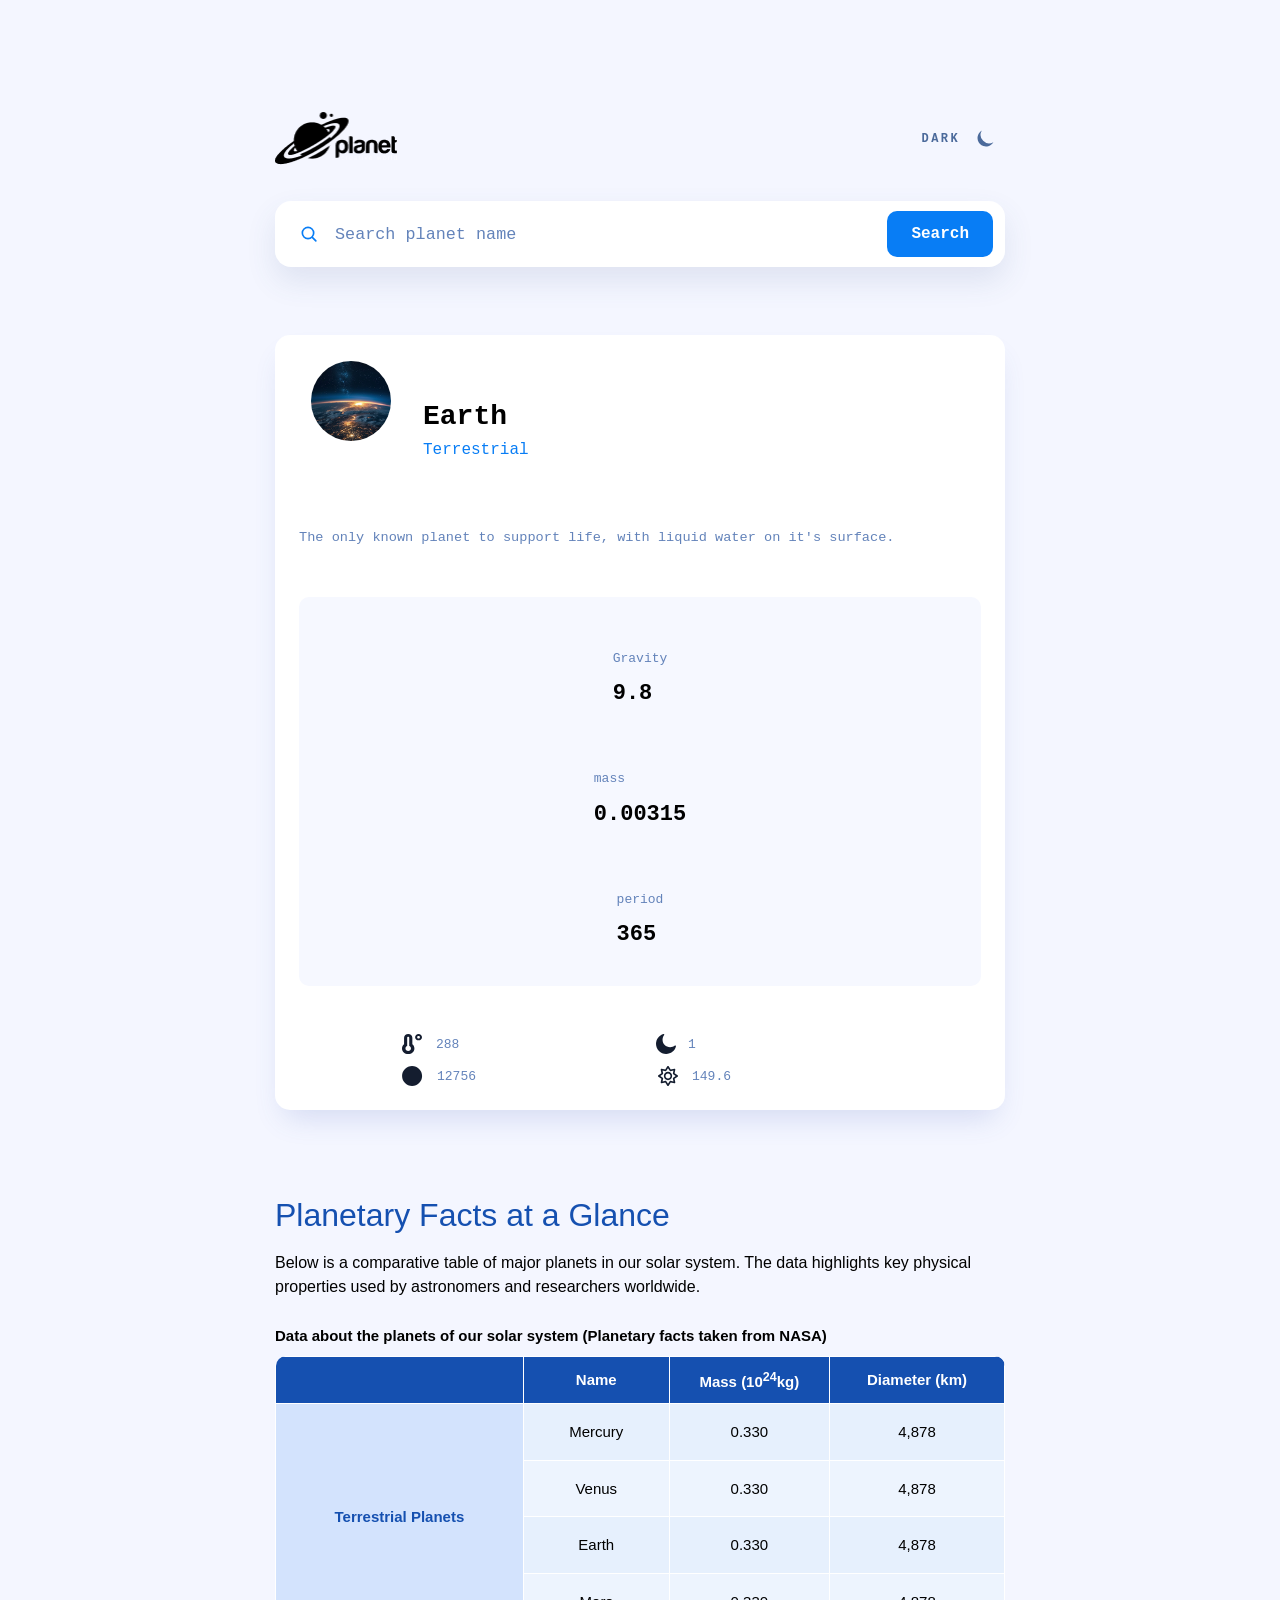
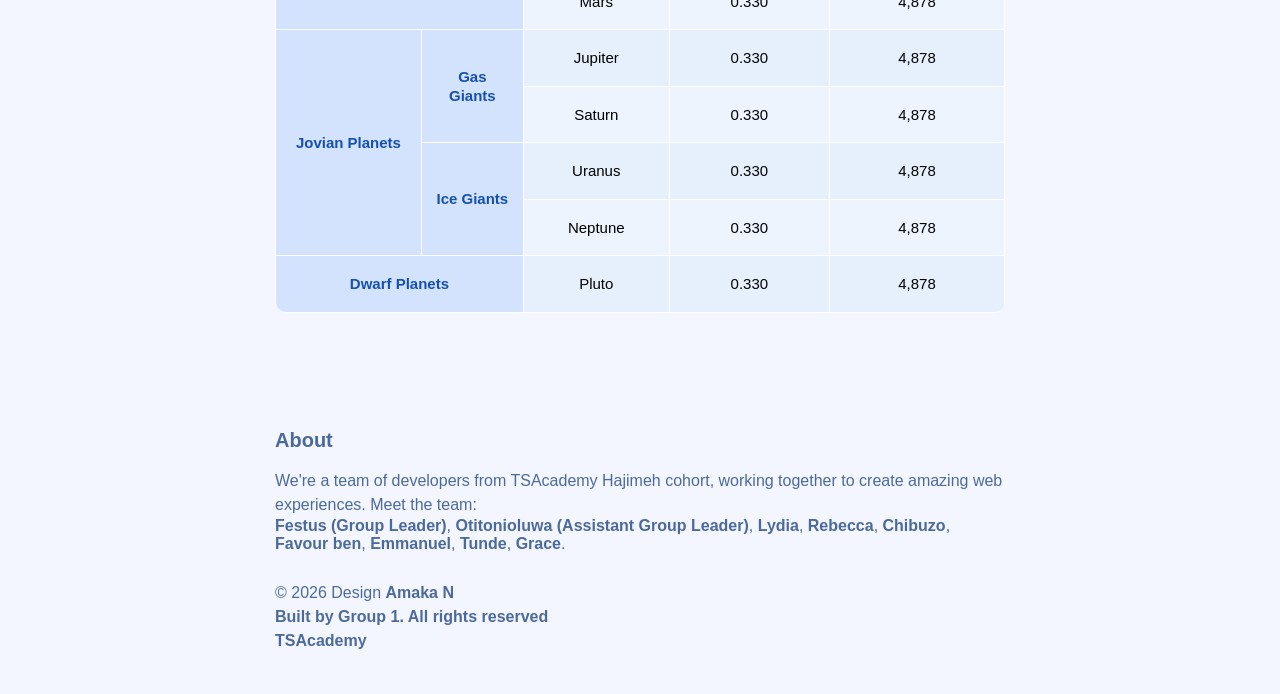
==== commit fffb10aa: "read me added" ====
--- a/index.html
+++ b/index.html
@@ -239,7 +239,7 @@
           <a href="https://github.com/Rebecca-Samuel">Rebecca</a>,
           <a href="https://github.com/chibuzo900-glitch">Chibuzo</a>,
           <a href="https://github.com/Fbenstudio">Favour ben</a>,
-          <a href="https://github.com/Kleanton1">Ebuka</a>,
+          <a href="https://github.com/Kleanton1">Emmanuel</a>,
           <a href="https://github.com/Tunde99">Tunde</a>,
           <a href="">Grace</a>.
 
--- a/styles.css
+++ b/styles.css
@@ -510,6 +510,7 @@
 [data-theme="dark"] #planet { color: white; }
 [data-theme="dark"] .extra-info svg path {fill:#ffffff}
 [data-theme="dark"] .details {background-color:#141D2F;}
+[data-theme="dark"] .search-input {color:white;}
 
 
 
@@ -638,6 +639,8 @@
   .search-bar { gap: 10px; padding-left: 16px; }
   .search-input { min-width: 0; font-size: 0.75rem; }
   .search-button { padding: 13px 18px; font-size: 0.8rem; }
+  
+  }
   #hint { font-size: 0.7rem; }
 
   /* Hero */
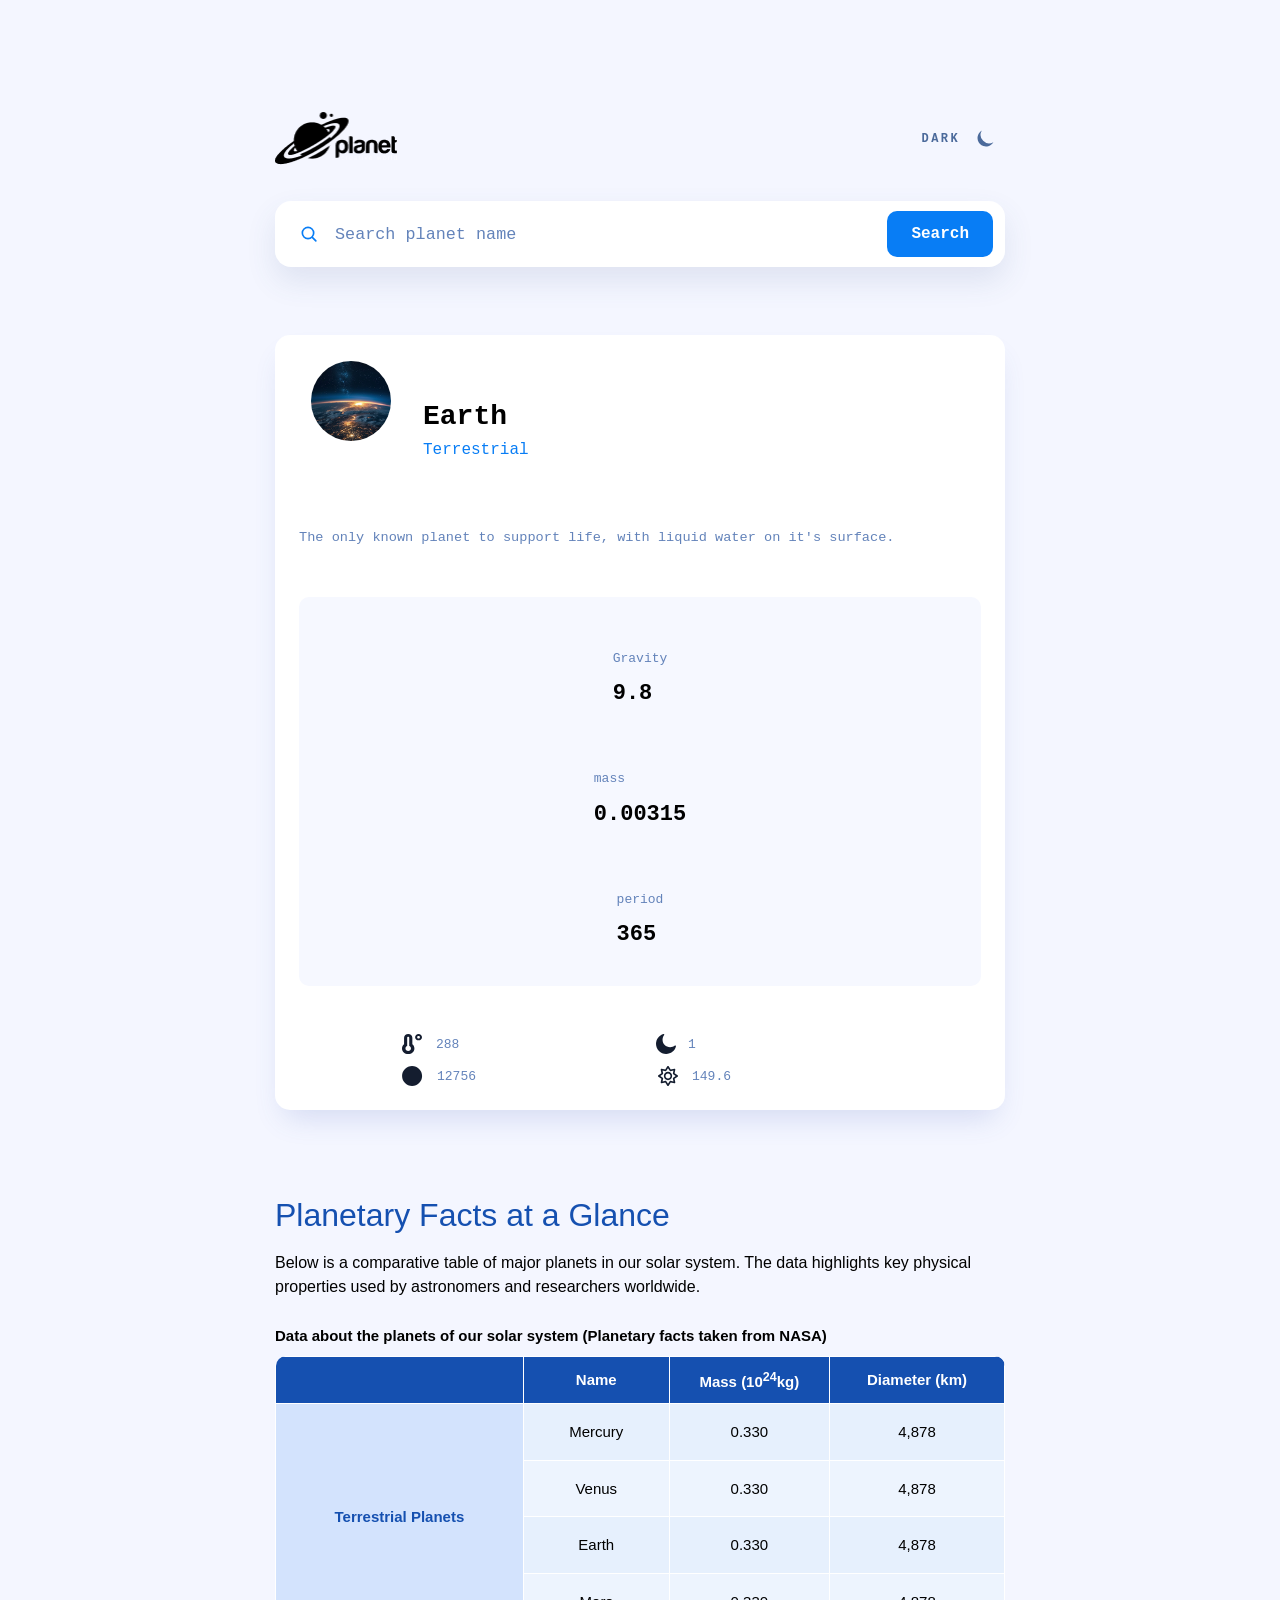
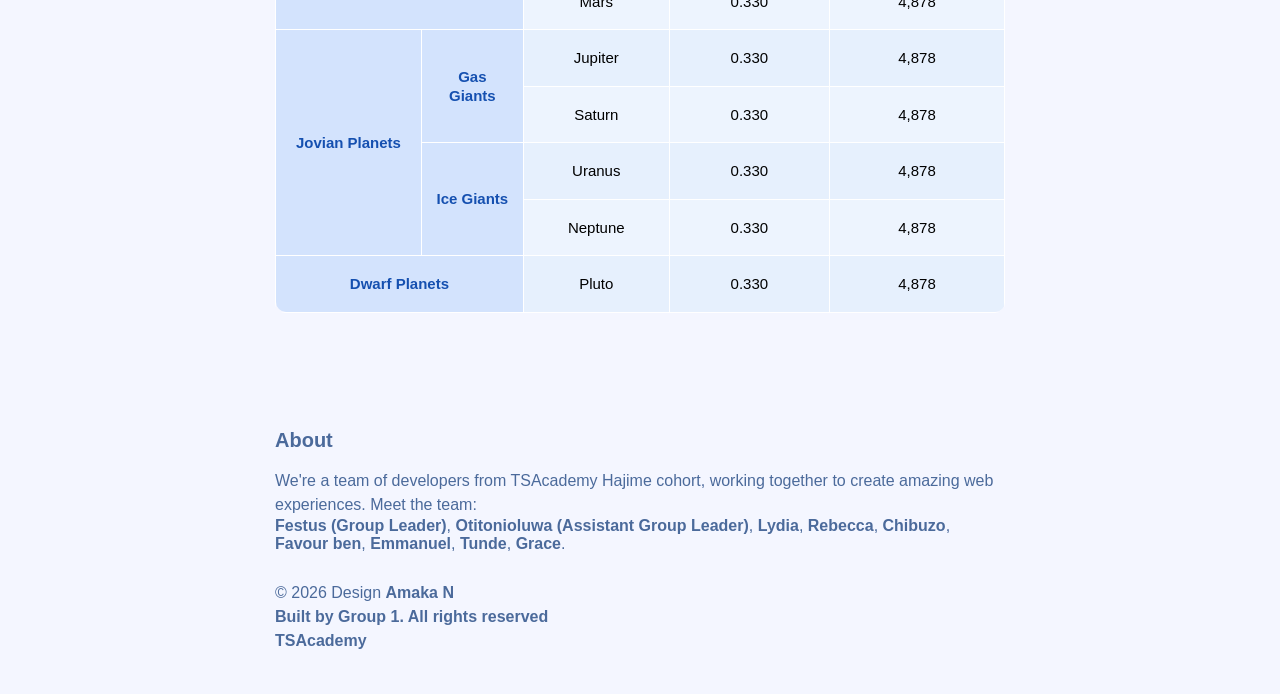
==== commit 7bed36b3: "minor changes" ====
--- a/index.html
+++ b/index.html
@@ -231,7 +231,7 @@
  <footer class="Footer">
       <div class="Footer-about">
         <h2>About</h2>
-        <p>We're a team of developers from TSAcademy Hajimeh cohort, working together to create amazing web experiences. Meet the team:</p>
+        <p>We're a team of developers from TSAcademy Hajime cohort, working together to create amazing web experiences. Meet the team:</p>
         <div class="Footer-about-links">
           <a href="https://github.com/festusola">Festus (Group Leader)</a>,
           <a href="https://github.com/Otitonioluwa">Otitonioluwa (Assistant Group Leader)</a>,
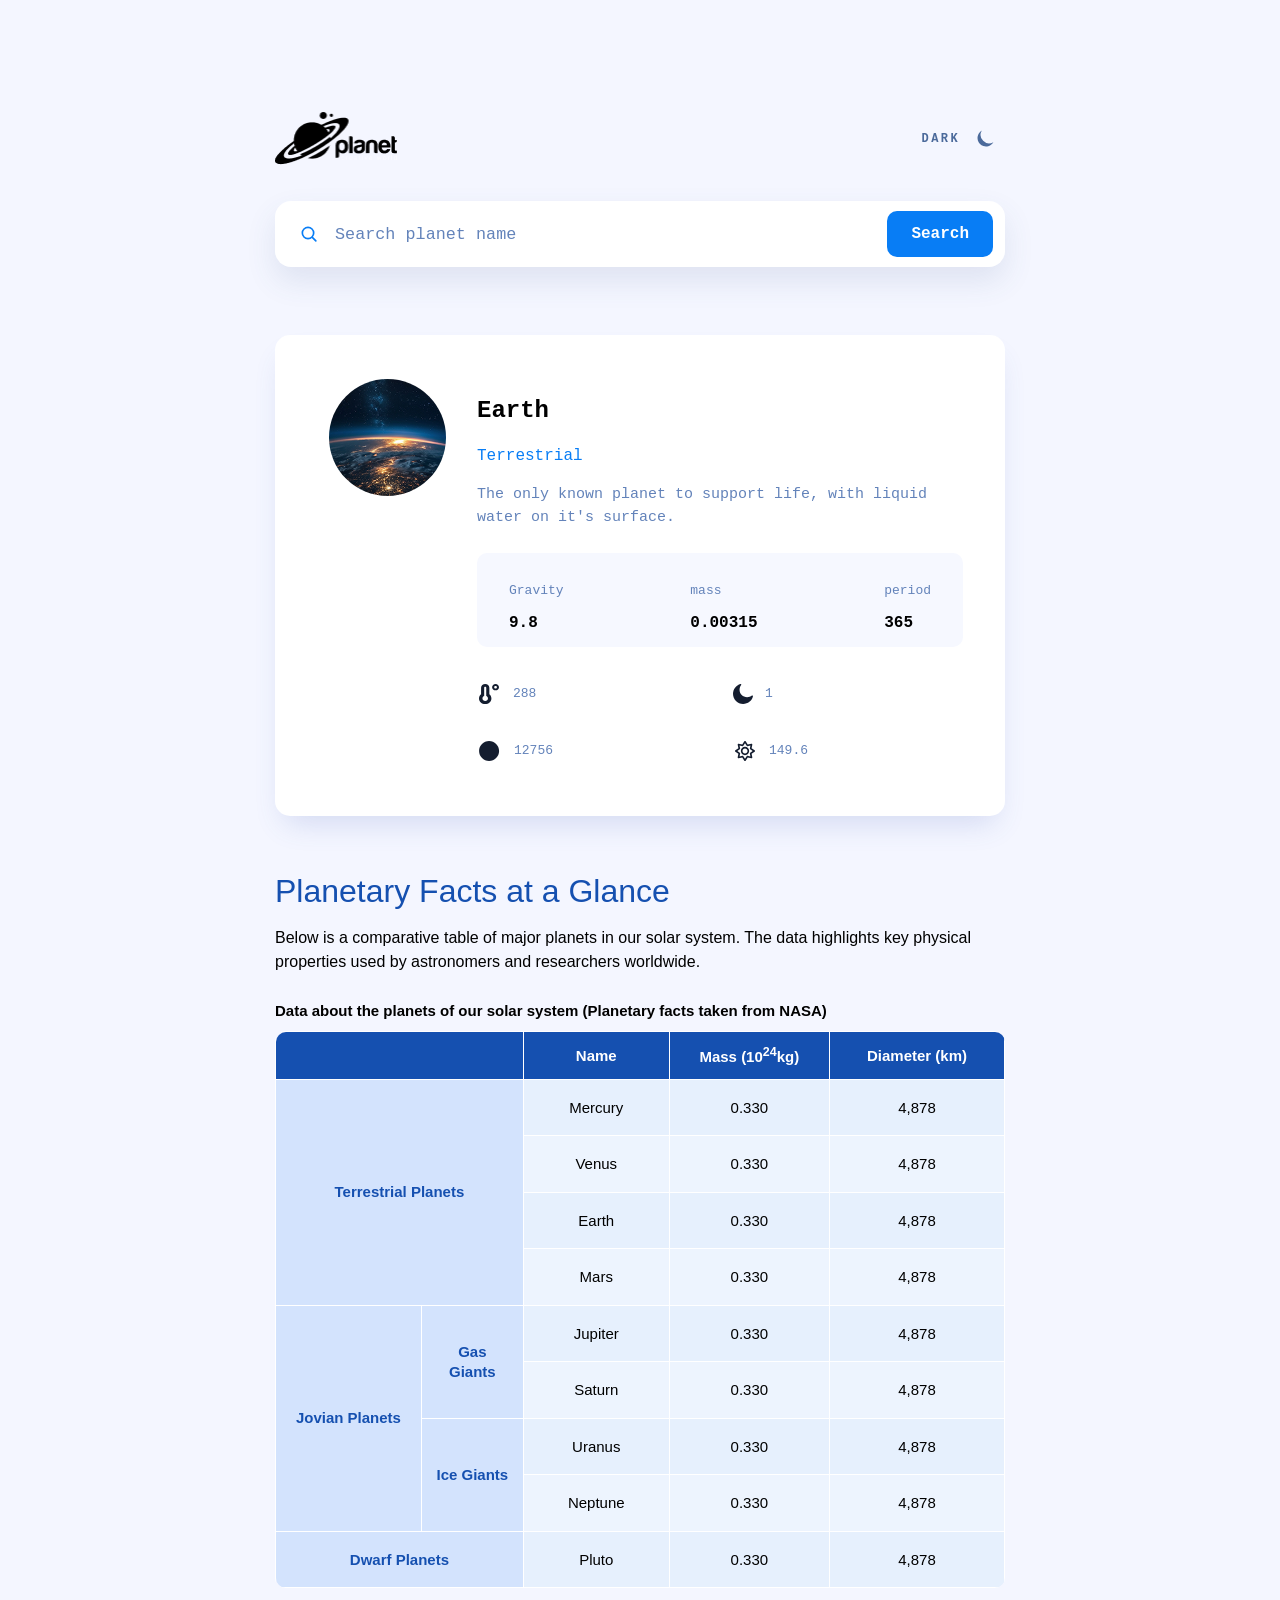
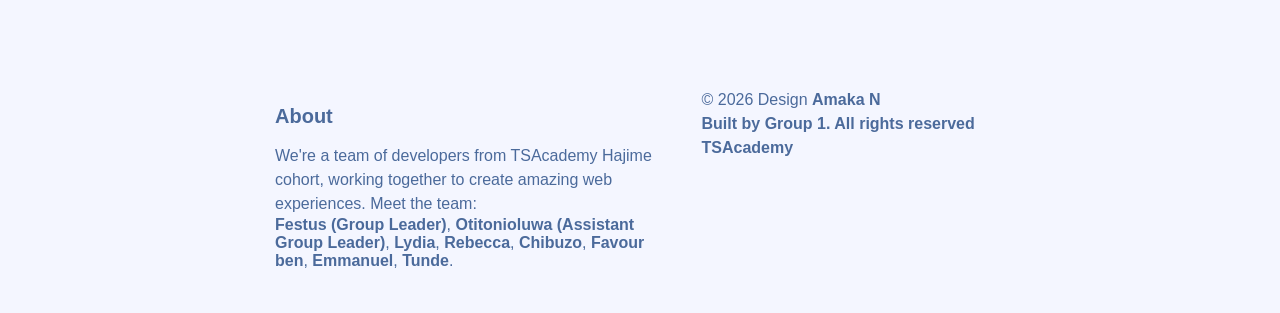
==== commit 5dc74ba1: "git correction" ====
--- a/index.html
+++ b/index.html
@@ -235,13 +235,12 @@
         <div class="Footer-about-links">
           <a href="https://github.com/festusola">Festus (Group Leader)</a>,
           <a href="https://github.com/Otitonioluwa">Otitonioluwa (Assistant Group Leader)</a>,
-          <a href="">Lydia</a>,
+          <a href="https://github.com/leeddyah">Lydia</a>,
           <a href="https://github.com/Rebecca-Samuel">Rebecca</a>,
           <a href="https://github.com/chibuzo900-glitch">Chibuzo</a>,
           <a href="https://github.com/Fbenstudio">Favour ben</a>,
           <a href="https://github.com/Kleanton1">Emmanuel</a>,
-          <a href="https://github.com/Tunde99">Tunde</a>,
-          <a href="">Grace</a>.
+          <a href="https://github.com/Tunde99">Tunde</a>.
 
         </div>
       </div>
--- a/styles.css
+++ b/styles.css
@@ -509,8 +509,10 @@
 [data-theme="dark"] #planet-description { color: #6f7bb0; }
 [data-theme="dark"] #planet { color: white; }
 [data-theme="dark"] .extra-info svg path {fill:#ffffff}
-[data-theme="dark"] .details {background-color:#141D2F;}
 [data-theme="dark"] .search-input {color:white;}
+[data-theme="dark"] .details {background-color :var(--bar);}
+
+
 
 
 
@@ -639,7 +641,8 @@
   .search-bar { gap: 10px; padding-left: 16px; }
   .search-input { min-width: 0; font-size: 0.75rem; }
   .search-button { padding: 13px 18px; font-size: 0.8rem; }
-  
+  .search-status {
+    color: white;
   }
   #hint { font-size: 0.7rem; }
 
